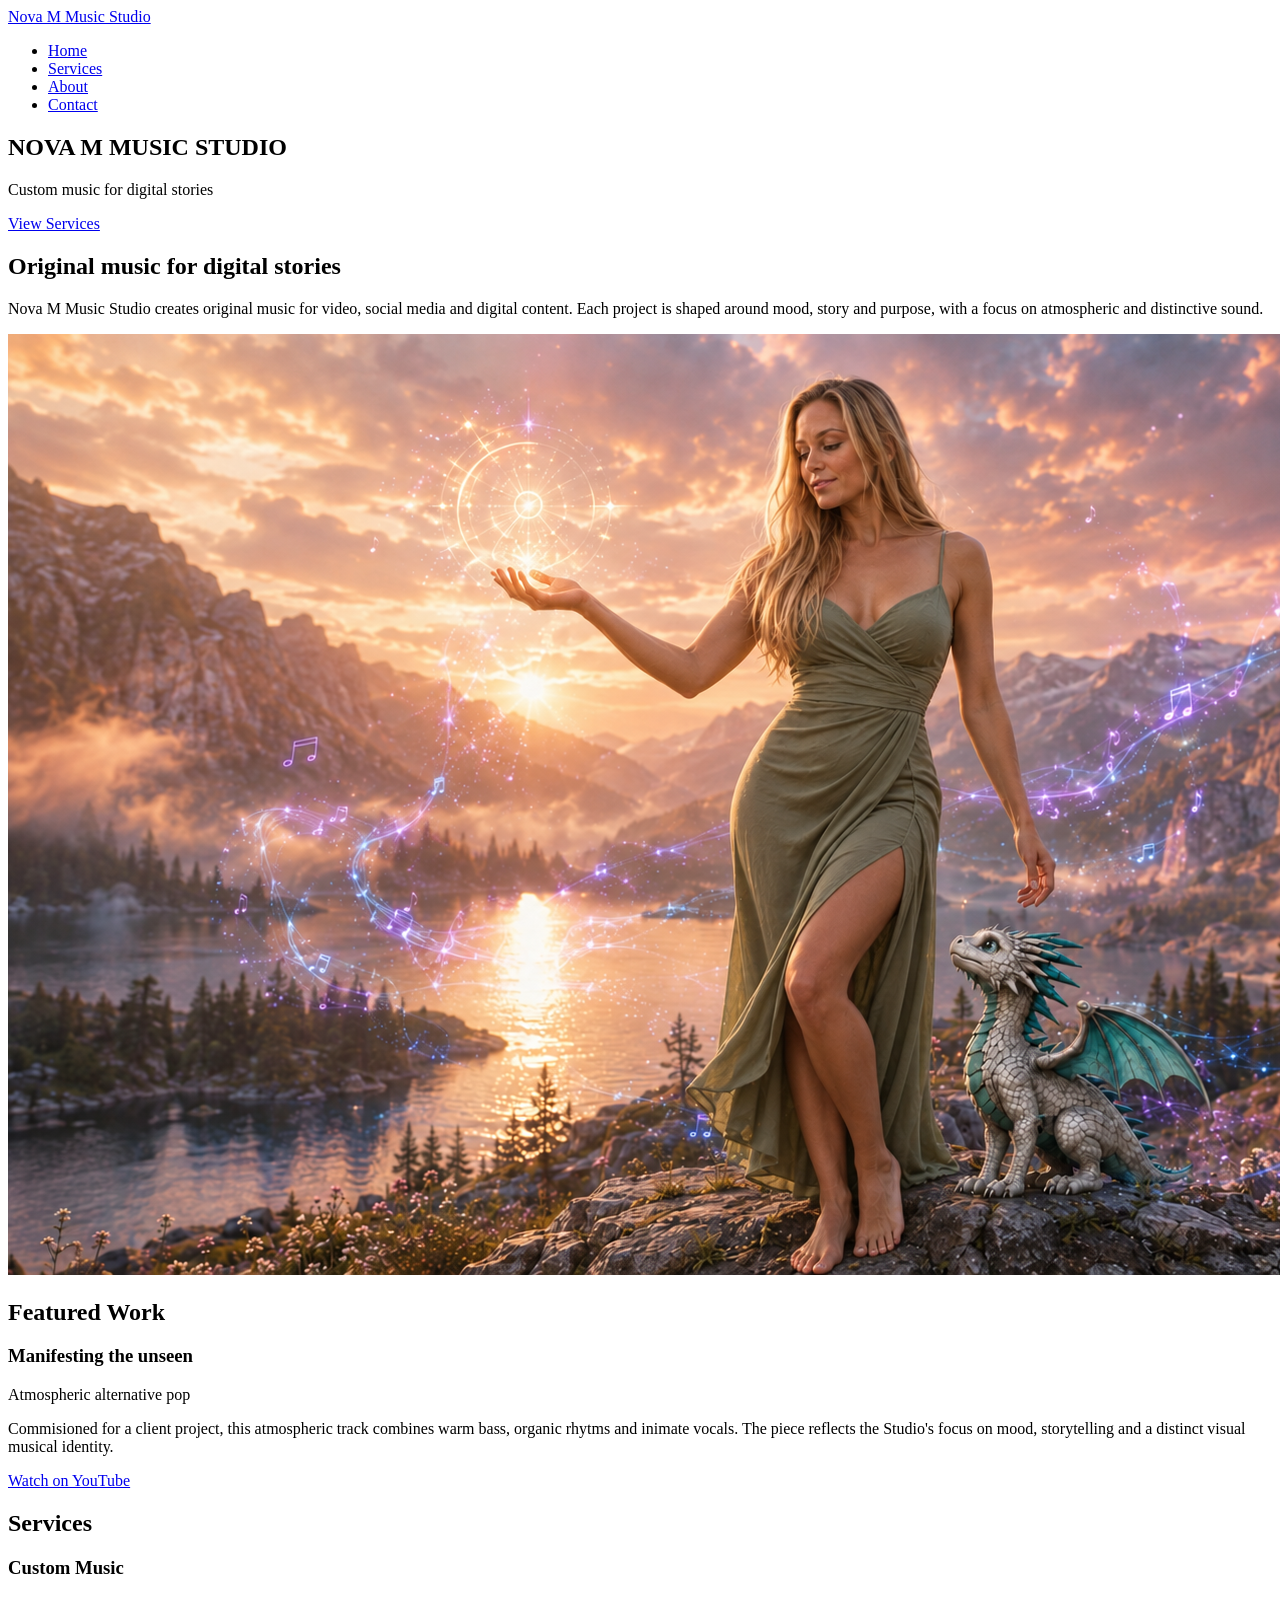
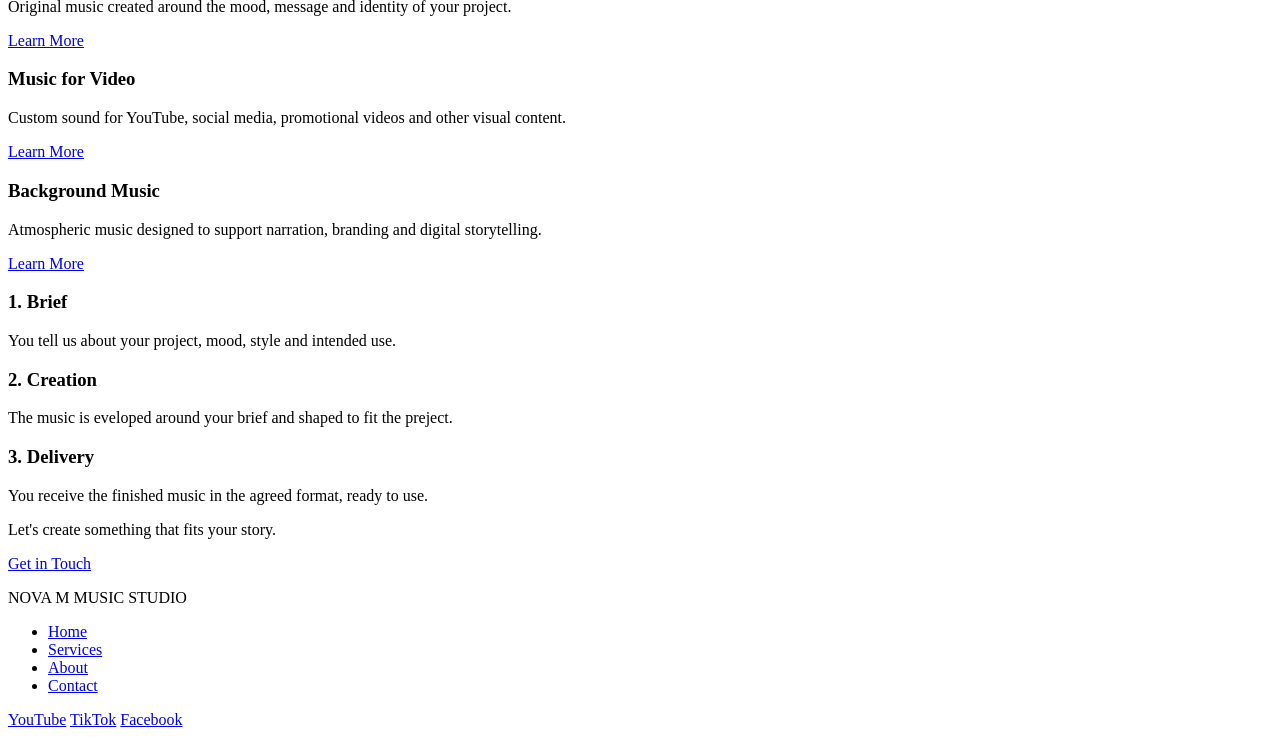
==== index.html @ 339bc188 "Lade till footern på startsidan" ====
<!DOCTYPE html>
<html lang="en">

<head>
    <meta charset="UTF-8">
    <meta name="viewport" content="width=device-width, initial-scale=1.0">
    <title>Nova M Music Studio</title>
    <link rel="stylesheet" href="css/style.css">
</head>

<body>

    <header>
        <nav>
            <!-- Navigation -->
            <a href="index.html">Nova M Music Studio</a>

            <ul>
                <li><a href="index.html">Home</a></li>
                <li><a href="services.html">Services</a></li>
                <li><a href="about.html">About</a></li>
                <li><a href="contact.html">Contact</a></li>
            </ul>
        </nav>
    </header>

    <main>
        <section class="hero">
            <!-- Hero -->

            <h1>NOVA M MUSIC STUDIO</h1>
            <p>Custom music for digital stories</p>
            <a href="services.html">View Services</a>

        </section>

        <section class="introduction">
            <!-- Introduction -->

            <h2>Original music for digital stories</h2>
            <p> Nova M Music Studio creates original music for video, social media and digital content.
                Each project is shaped around mood, story and purpose, with a focus on atmospheric
                and distinctive sound.
            </p>
        </section>

        <section class="featured-work">
            <!-- Featured Work -->
            <img src="images/manifest-the-unseen.png" alt="Artwork cover for Manifesting the Unseen">

            <h2>Featured Work</h2>
            <h3>Manifesting the unseen</h3>
            <p>Atmospheric alternative pop</p>
            <p>Commisioned for a client project, this atmospheric track combines warm bass,
                organic rhytms and inimate vocals. The piece reflects the Studio's focus on mood,
                storytelling and a distinct visual musical identity.
            </p>
            <a href="https://www.youtube.com/watch?v=4ziVur1K7rw" target="_blank">
                Watch on YouTube
            </a>
        </section>

        <section class="services">
            <!-- Services -->
            <h2>Services</h2>
            <div class="service-card">
                <h3>Custom Music</h3>
                <p>Original music created around the mood, message and identity of your project.</p>
                <a href="services.html">Learn More</a>
            </div>
            <div class="service-card">
                <h3>Music for Video</h3>
                <p>Custom sound for YouTube, social media, promotional videos and other visual content.
                </p>
                <a href="services.html">Learn More</a>

            </div>
            <div class="service-card">
                <h3>Background Music</h3>
                <p>Atmospheric music designed to support narration, branding and digital storytelling.</p>
            </div>
            <a href="services.html">Learn More</a>

        </section>

        <section class="how-it-works">
            <!-- How it works -->

            <div process-step>
                <h3>1. Brief</h3>
                <p>You tell us about your project, mood, style and intended use.</p>
            </div>
            <div process-step>
                <h3>2. Creation</h3>
                <p>The music is eveloped around your brief and shaped to fit the preject.</p>
            </div>
            <div process-step>
                <h3>3. Delivery</h3>
                <p>You receive the finished music in the agreed format, ready to use.</p>
            </div>
        </section>

        <section class="cta">
            <!-- CTA -->
            <p>Let's create something that fits your story.</p>
            <a href="contact.html">Get in Touch</a>
        </section>
    </main>

    <footer>
        <!-- Footer -->
        <p>NOVA M MUSIC STUDIO</p>

        <nav>
            <ul>
                <li><a href="index.html">Home</a></li>
                <li><a href="services.html">Services</a></li>
                <li><a href="about.html">About</a></li>
                <li><a href="contact.html">Contact</a></li>
            </ul>
            <div class="social-links">
                <a href="#">YouTube</a>
                <a href="#">TikTok</a>
                <a href="#">Facebook</a>
            </div>
        </nav>
    </footer>

    <script src="js/main.js"></script>
</body>

</html>
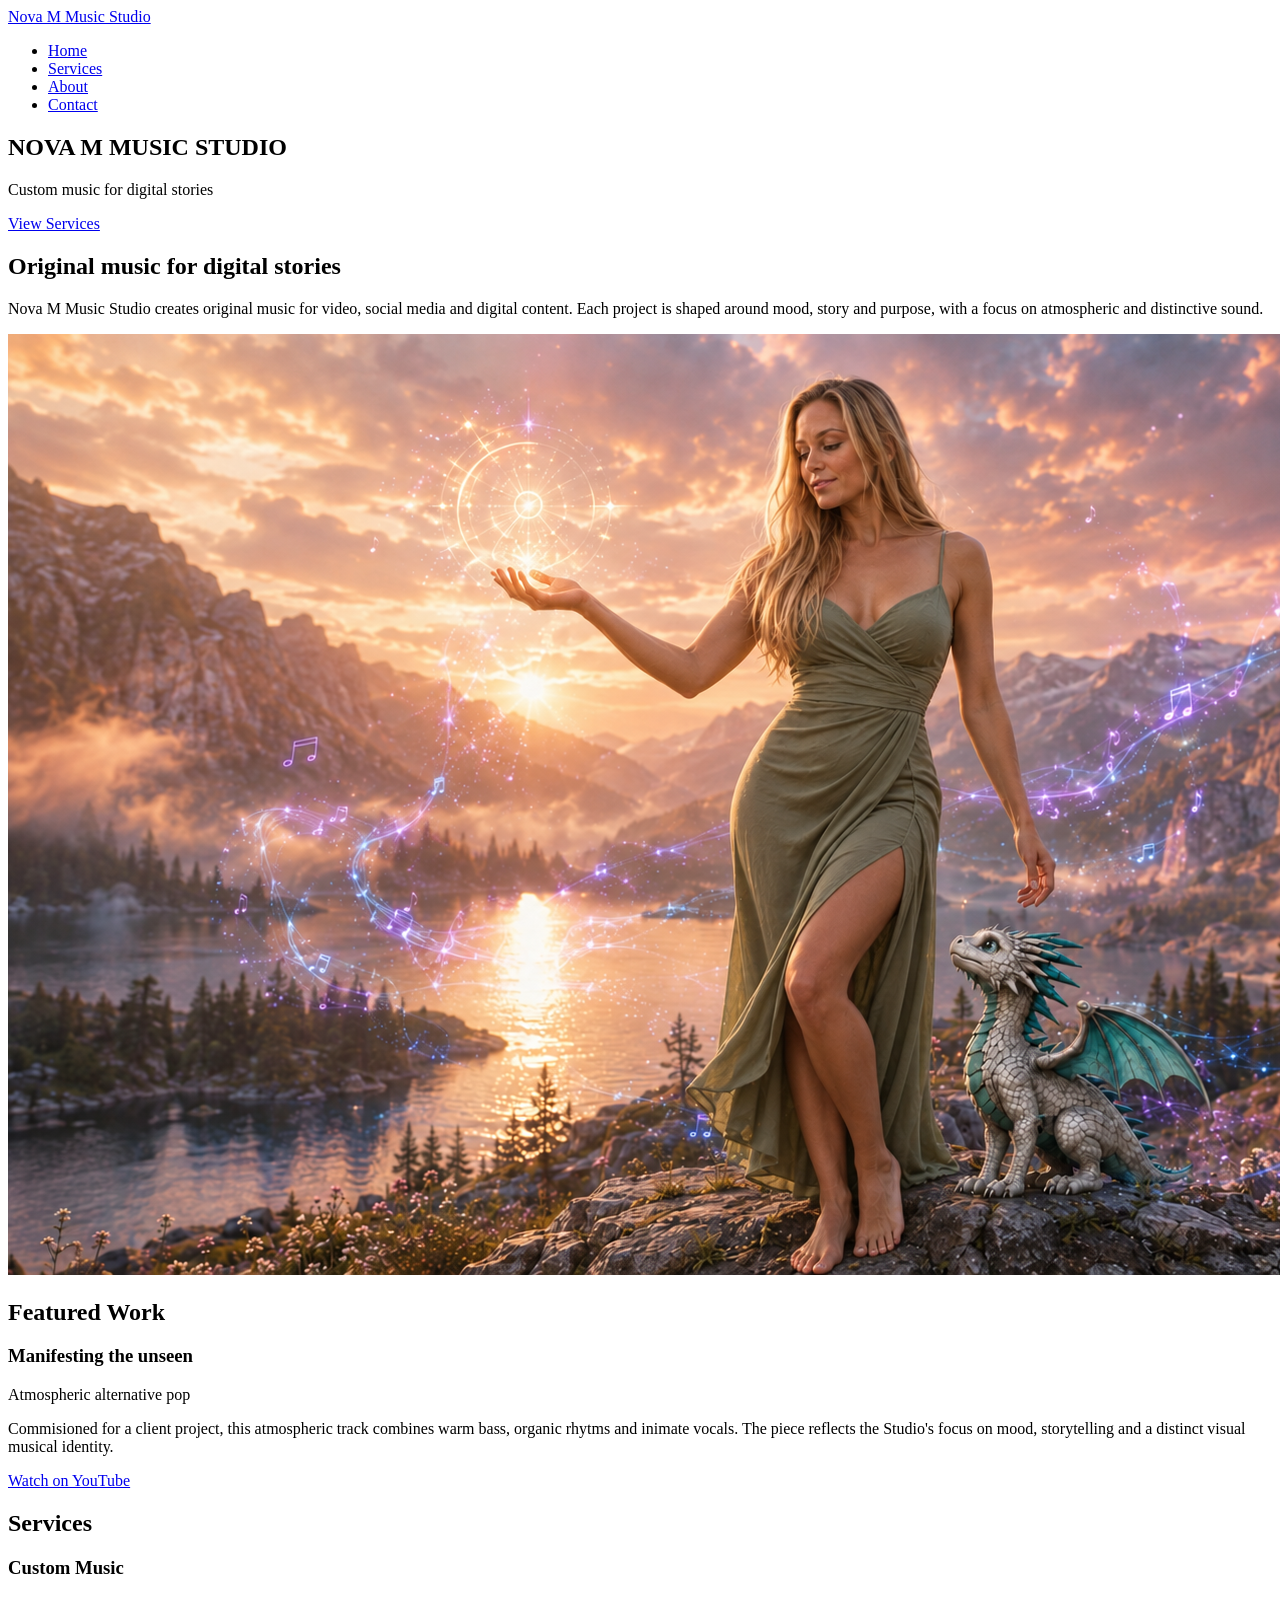
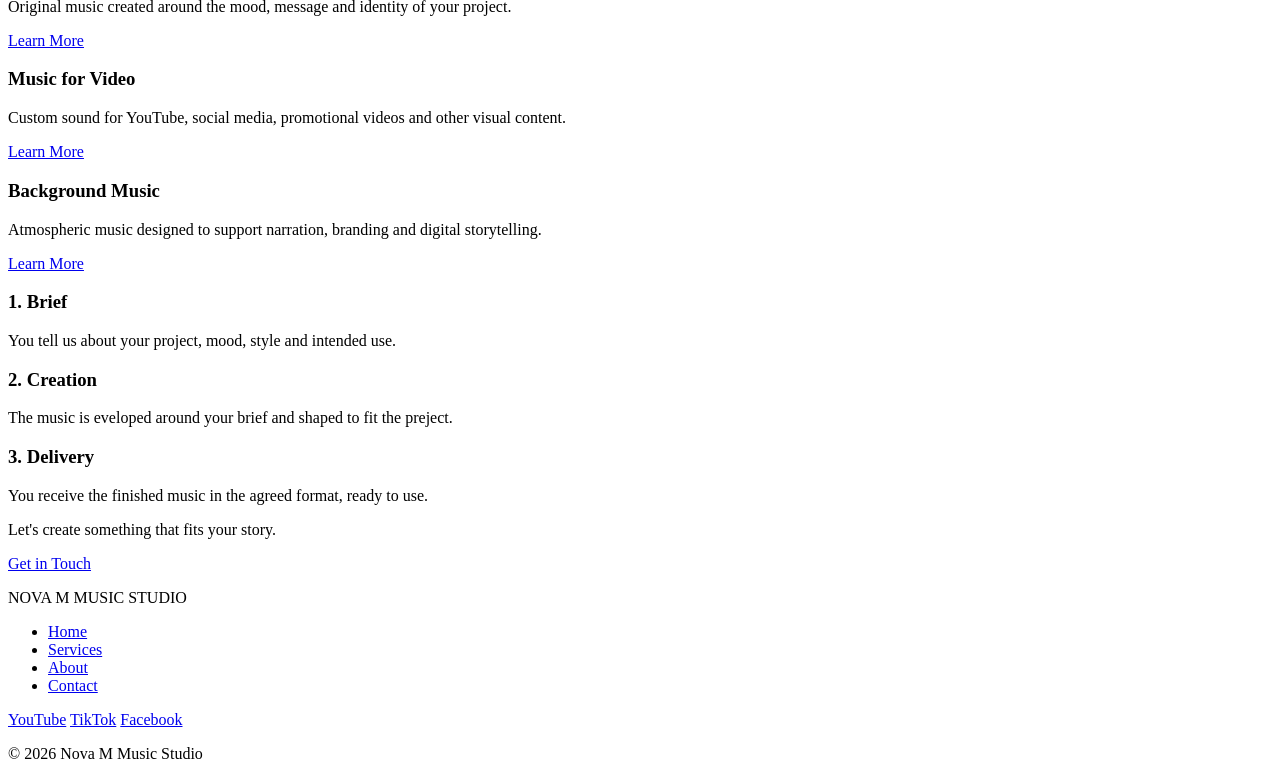
==== commit 79fd4e4e: "Lade till copyright i footern" ====
--- a/index.html
+++ b/index.html
@@ -123,6 +123,7 @@
                 <a href="#">TikTok</a>
                 <a href="#">Facebook</a>
             </div>
+            <p>&copy; 2026 Nova M Music Studio</p>
         </nav>
     </footer>
 
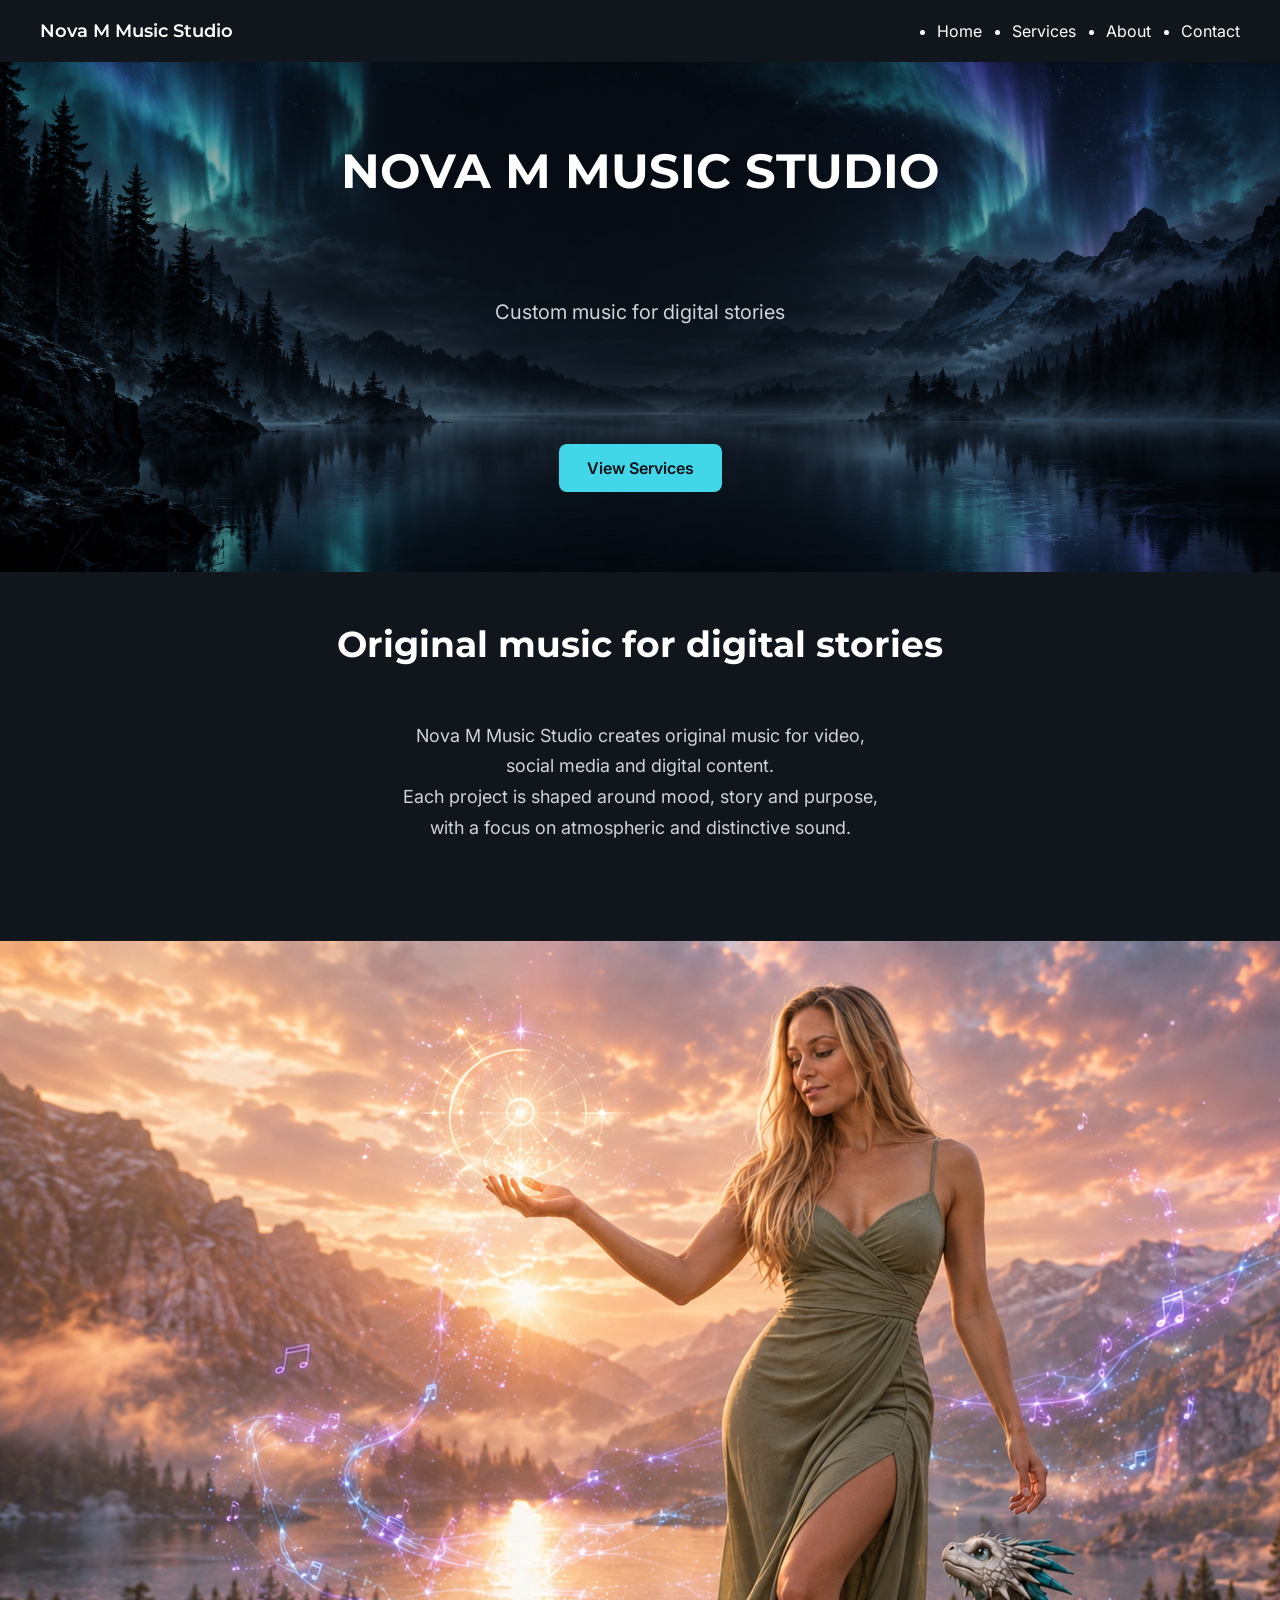
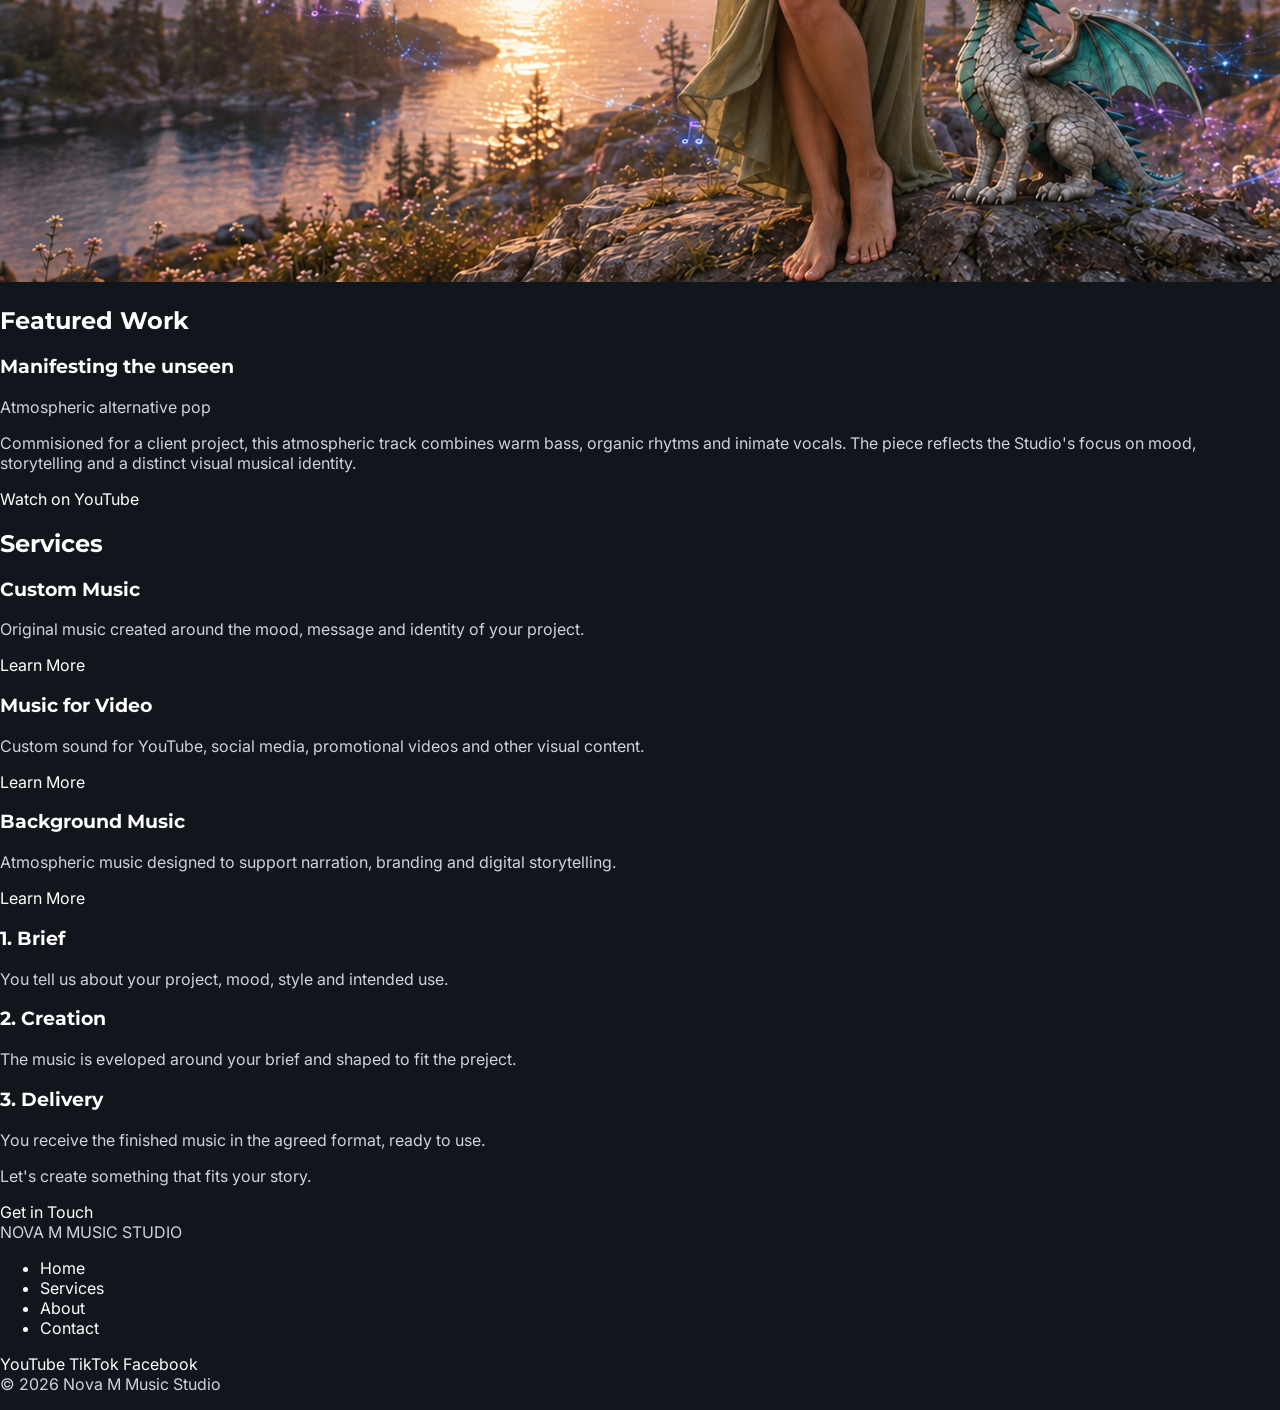
==== commit c15da961: "Stylade introduktion och justerade textlayouten" ====
--- a/index.html
+++ b/index.html
@@ -38,8 +38,8 @@
             <!-- Introduction -->
 
             <h2>Original music for digital stories</h2>
-            <p> Nova M Music Studio creates original music for video, social media and digital content.
-                Each project is shaped around mood, story and purpose, with a focus on atmospheric
+            <p> Nova M Music Studio creates original music for video,<br> social media and digital content.<br>
+                Each project is shaped around mood, story and purpose,<br> with a focus on atmospheric
                 and distinctive sound.
             </p>
         </section>
--- a/css/style.css
+++ b/css/style.css
@@ -0,0 +1,112 @@
+@import url("https://fonts.googleapis.com/css2?family=Inter:wght@400;500;600&family=Montserrat:wght@500;600;700&display=swap");
+
+* {
+  box-sizing: border-box;
+}
+
+body {
+  margin: 0;
+  background-color: #11151c;
+  color: #ffffff;
+  font-family: "Inter", sans-serif;
+}
+
+h1,
+h2,
+h3 {
+  font-family: "Montserrat", sans-serif;
+}
+p {
+  color: #d0d3d8;
+}
+p {
+  margin-top: 0;
+}
+
+a {
+  color: inherit;
+  text-decoration: none;
+}
+
+header {
+  background-color: #11151c;
+  padding: 20px 40px;
+}
+
+header nav {
+  display: flex;
+  justify-content: space-between;
+  align-items: center;
+}
+
+header nav > a {
+  font-family: "Montserrat", sans-serif;
+  font-weight: 600;
+  font-size: 18px;
+}
+
+header nav ul {
+  display: flex;
+  gap: 30px;
+  margin: 0;
+  padding: 0;
+}
+
+header nav a {
+  color: #ffffff;
+}
+
+header nav a:hover {
+  color: #42d7e8;
+}
+
+.hero {
+  min-height: 510px;
+  background-image:
+    linear-gradient(rgba(0, 0, 0, 0.35), rgba(0, 0, 0, 0.35)),
+    url("../images/Hero.png");
+  background-size: cover;
+  background-position: center 50%;
+  display: flex;
+  flex-direction: column;
+  justify-content: flex-start;
+  align-items: center;
+  text-align: center;
+  padding: 70px 20px 40px;
+}
+.hero h1 {
+  font-size: 48px;
+  margin-bottom: 70px;
+  transform: translateY(-30px);
+}
+.hero p {
+  font-size: 20px;
+
+  margin-bottom: 120px;
+}
+
+.hero a {
+  background-color: #42d7e8;
+  color: #0d1117;
+  padding: 14px 28px;
+  border-radius: 8px;
+  font-weight: 600;
+}
+
+.introduction {
+  text-align: center;
+  max-width: 900px;
+  margin: 0 auto;
+  padding: 50px 20px 80px;
+}
+
+.introduction h2 {
+  font-size: 36px;
+  margin-bottom: 25px;
+  transform: translateY(-30px);
+}
+
+.introduction p {
+  font-size: 18px;
+  line-height: 1.7;
+}
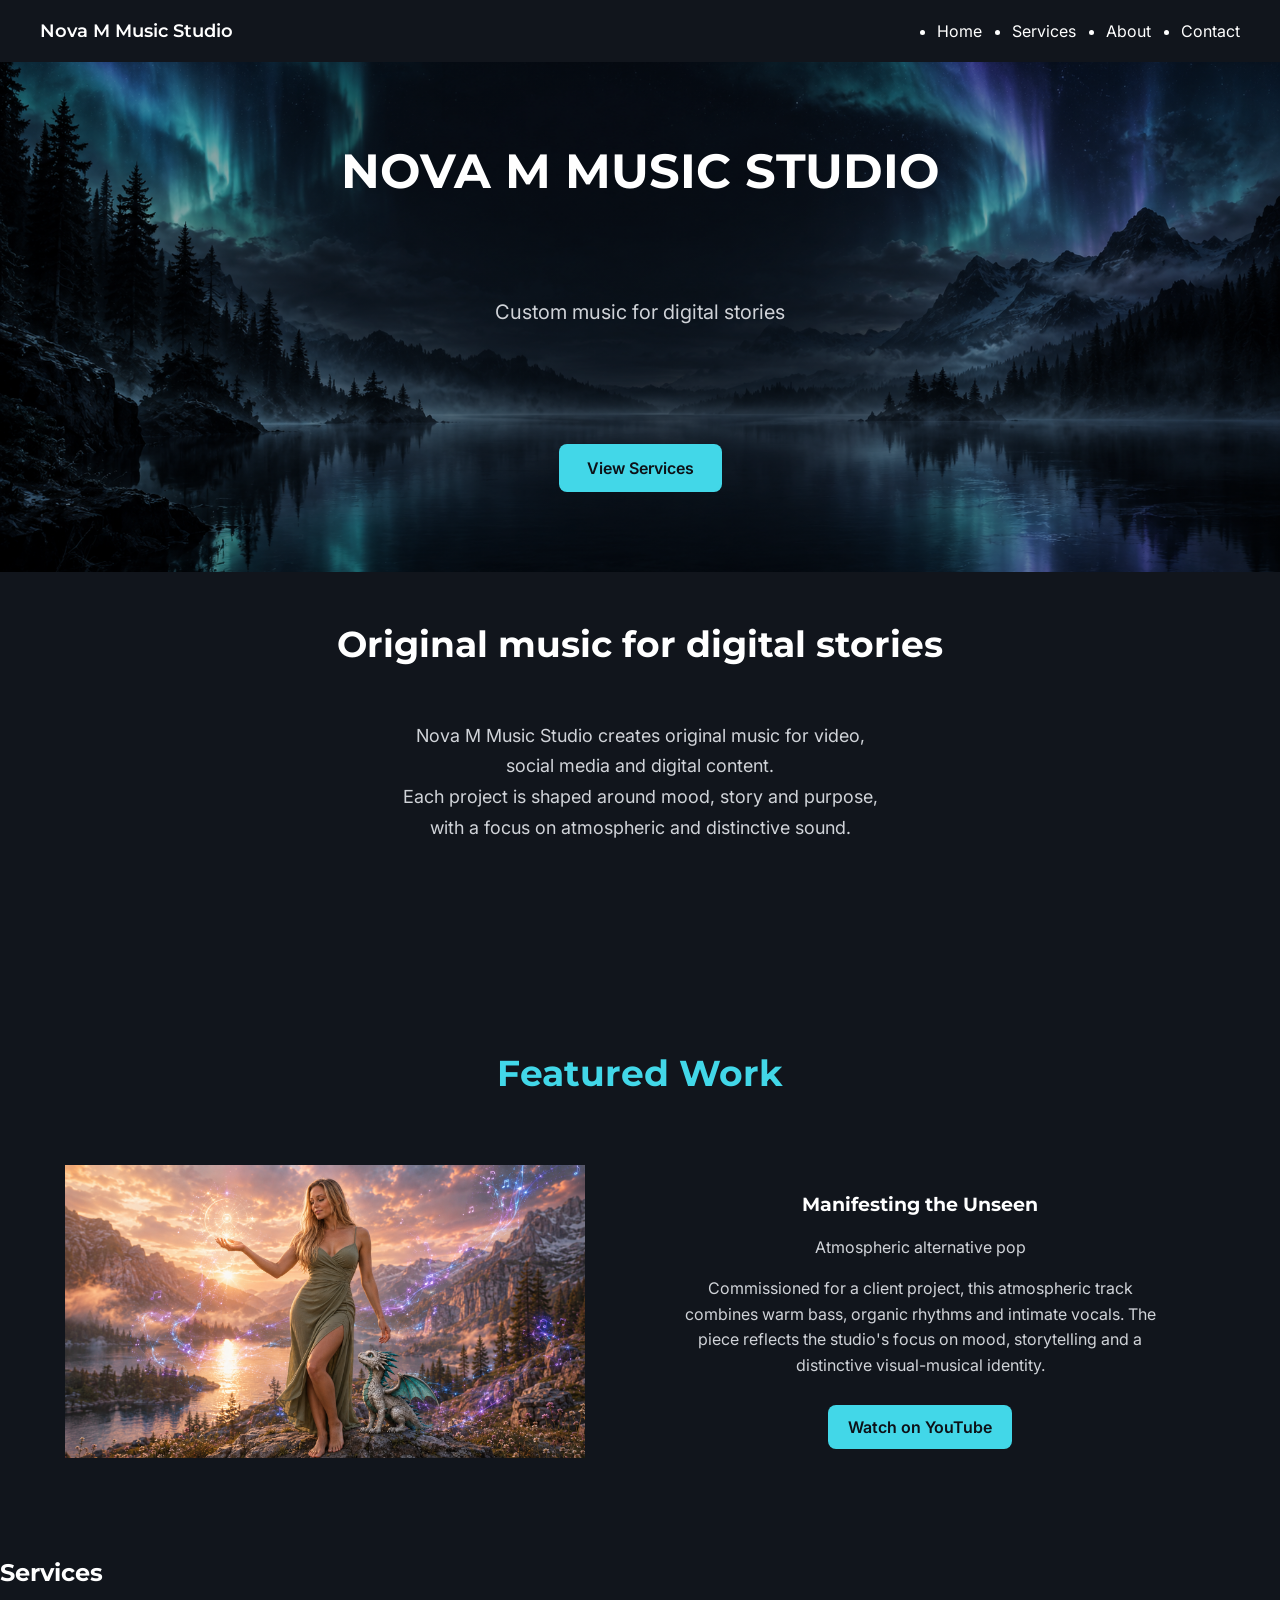
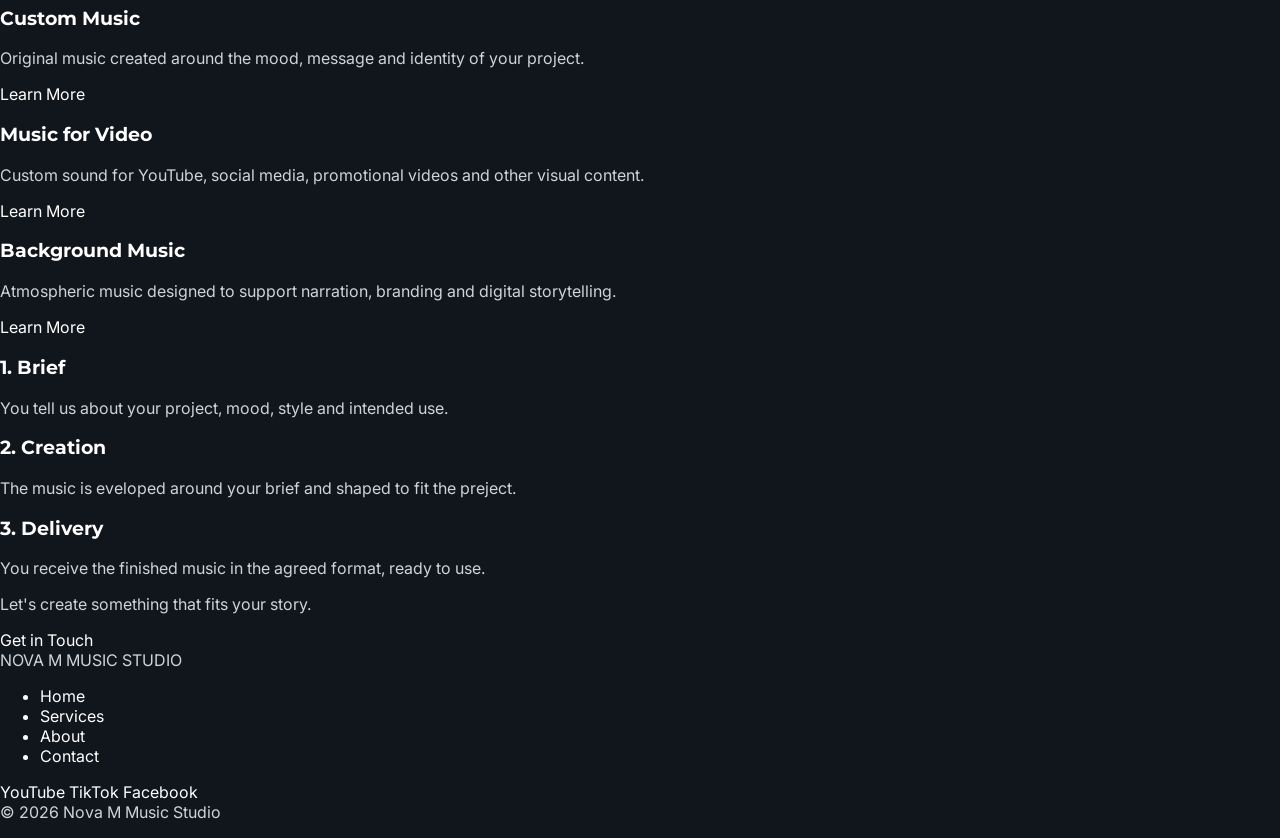
==== commit 245be109: "Uppdaterade Featured Work sektionen i html och stylade den" ====
--- a/index.html
+++ b/index.html
@@ -44,20 +44,29 @@
             </p>
         </section>
 
+
         <section class="featured-work">
             <!-- Featured Work -->
-            <img src="images/manifest-the-unseen.png" alt="Artwork cover for Manifesting the Unseen">
+            <h2>Featured Work</h2>
 
-            <h2>Featured Work</h2>
-            <h3>Manifesting the unseen</h3>
-            <p>Atmospheric alternative pop</p>
-            <p>Commisioned for a client project, this atmospheric track combines warm bass,
-                organic rhytms and inimate vocals. The piece reflects the Studio's focus on mood,
-                storytelling and a distinct visual musical identity.
-            </p>
-            <a href="https://www.youtube.com/watch?v=4ziVur1K7rw" target="_blank">
-                Watch on YouTube
-            </a>
+            <img src="images/manifest-the-unseen.png" alt="Cover artwork for Manifesting the Unseen">
+
+            <div class="featured-work-text">
+                <h3>Manifesting the Unseen</h3>
+
+                <p>Atmospheric alternative pop</p>
+
+                <p>
+                    Commissioned for a client project, this atmospheric track
+                    combines warm bass, organic rhythms and intimate vocals.
+                    The piece reflects the studio's focus on mood, storytelling
+                    and a distinctive visual-musical identity.
+                </p>
+
+                <a href="https://www.youtube.com/watch?v=4ziVur1K7rw" target="_blank">
+                    Watch on YouTube
+                </a>
+            </div>
         </section>
 
         <section class="services">
--- a/css/style.css
+++ b/css/style.css
@@ -110,3 +110,47 @@
   font-size: 18px;
   line-height: 1.7;
 }
+
+.featured-work {
+  display: grid;
+  grid-template-columns: 1fr 1fr;
+  gap: 60px;
+  align-items: center;
+  padding: 80px 40px;
+}
+
+.featured-work h2 {
+  grid-column: 1 / -1;
+  text-align: center;
+  font-size: 36px;
+  margin-bottom: 10px;
+  color: #42d7e8;
+}
+
+.featured-work img {
+  width: 100%;
+  max-width: 520px;
+  justify-self: center;
+}
+.featured-work > div {
+  max-width: 500px;
+}
+
+.featured-work p {
+  line-height: 1.6;
+}
+
+.featured-work-text {
+  text-align: center;
+}
+
+.featured-work-text a {
+  display: inline-block;
+
+  background-color: #42d7e8;
+  color: #0d1117;
+  padding: 12px 20px;
+  border-radius: 8px;
+  font-weight: 600;
+  margin-top: 10px;
+}
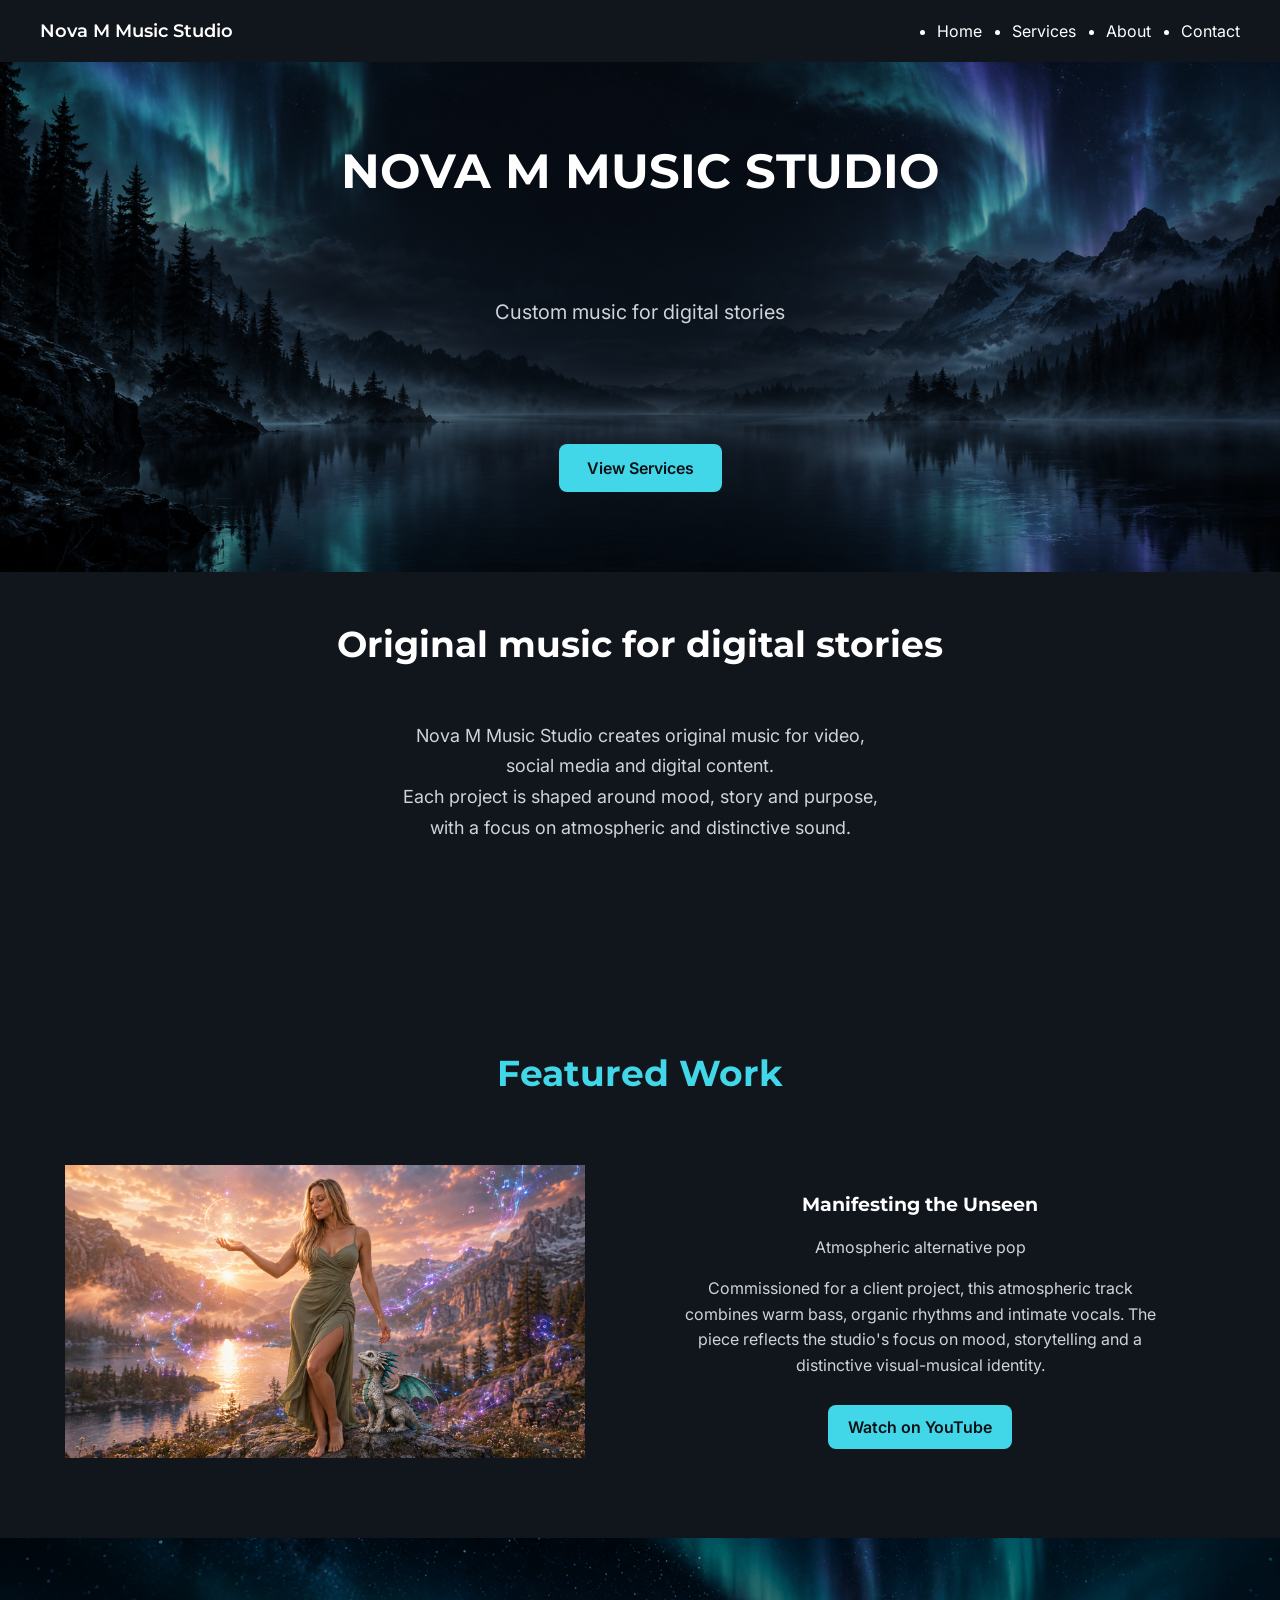
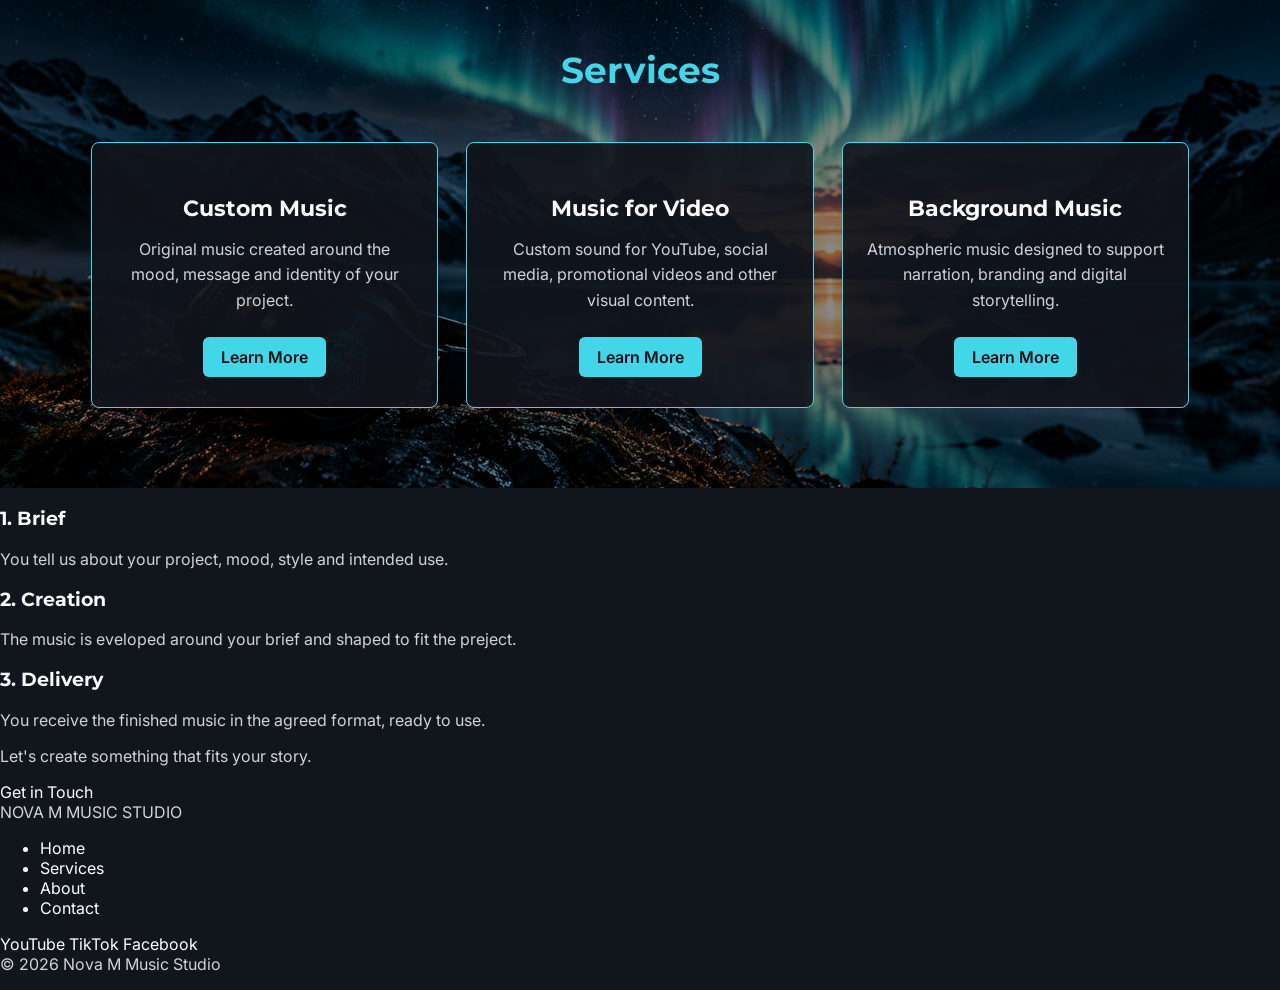
==== commit fe6475a1: "Stylade Services sektionen med bakgrundsbild, tjänstekort och learn more knappar, ändrade även en di" ====
--- a/index.html
+++ b/index.html
@@ -87,9 +87,9 @@
             <div class="service-card">
                 <h3>Background Music</h3>
                 <p>Atmospheric music designed to support narration, branding and digital storytelling.</p>
+
+                <a href="services.html">Learn More</a>
             </div>
-            <a href="services.html">Learn More</a>
-
         </section>
 
         <section class="how-it-works">
--- a/css/style.css
+++ b/css/style.css
@@ -1,5 +1,6 @@
 @import url("https://fonts.googleapis.com/css2?family=Inter:wght@400;500;600&family=Montserrat:wght@500;600;700&display=swap");
 
+/* Grundstyling för hela sidan*/
 * {
   box-sizing: border-box;
 }
@@ -28,6 +29,7 @@
   text-decoration: none;
 }
 
+/* Styling för header + navigation*/
 header {
   background-color: #11151c;
   padding: 20px 40px;
@@ -45,6 +47,7 @@
   font-size: 18px;
 }
 
+/* Styling för navigationen*/
 header nav ul {
   display: flex;
   gap: 30px;
@@ -52,14 +55,17 @@
   padding: 0;
 }
 
+/* Styling för länkarna i navigationen*/
 header nav a {
   color: #ffffff;
 }
 
+/* Styling vid hovring över länkarna i navigationen*/
 header nav a:hover {
   color: #42d7e8;
 }
 
+/* Styling för Hero*/
 .hero {
   min-height: 510px;
   background-image:
@@ -74,17 +80,21 @@
   text-align: center;
   padding: 70px 20px 40px;
 }
+
+/* Styling för hero rubriken*/
 .hero h1 {
   font-size: 48px;
   margin-bottom: 70px;
   transform: translateY(-30px);
 }
+
+/* Styling för herotexten*/
 .hero p {
   font-size: 20px;
 
   margin-bottom: 120px;
 }
-
+/* Styling för knappen i hero*/
 .hero a {
   background-color: #42d7e8;
   color: #0d1117;
@@ -93,6 +103,7 @@
   font-weight: 600;
 }
 
+/* Styling för Introduction*/
 .introduction {
   text-align: center;
   max-width: 900px;
@@ -100,6 +111,7 @@
   padding: 50px 20px 80px;
 }
 
+/* Styling för rubriken i introduction*/
 .introduction h2 {
   font-size: 36px;
   margin-bottom: 25px;
@@ -111,6 +123,7 @@
   line-height: 1.7;
 }
 
+/* Styling för Featured Work sektionen */
 .featured-work {
   display: grid;
   grid-template-columns: 1fr 1fr;
@@ -132,6 +145,7 @@
   max-width: 520px;
   justify-self: center;
 }
+
 .featured-work > div {
   max-width: 500px;
 }
@@ -154,3 +168,51 @@
   font-weight: 600;
   margin-top: 10px;
 }
+
+/* Styling för Services*/
+.services {
+  padding: 80px 20px;
+  text-align: center;
+  background-image:
+    linear-gradient(rgba(0, 0, 0, 0.45), rgba(0, 0, 0, 0.45)),
+    url("../images/SERVICES-\ sektion.png");
+  background-size: cover;
+  background-position: center;
+}
+
+.services h2 {
+  font-size: 36px;
+  color: #42d7e8;
+  margin-bottom: 50px;
+}
+
+.service-card {
+  display: inline-block;
+  vertical-align: top;
+  width: 28%;
+  min-width: 240px;
+  margin: 0 12px;
+  padding: 30px 24px;
+  background-color: rgba(17, 21, 28, 0.9);
+  border: 1px solid #42d7e8;
+  border-radius: 8px;
+}
+
+.service-card h3 {
+  font-size: 22px;
+  margin-bottom: 15px;
+}
+
+.service-card p {
+  line-height: 1.6;
+  margin-bottom: 24px;
+}
+
+.service-card a {
+  display: inline-block;
+  background-color: #42d7e8;
+  color: #0d1117;
+  padding: 10px 18px;
+  border-radius: 6px;
+  font-weight: 600;
+}
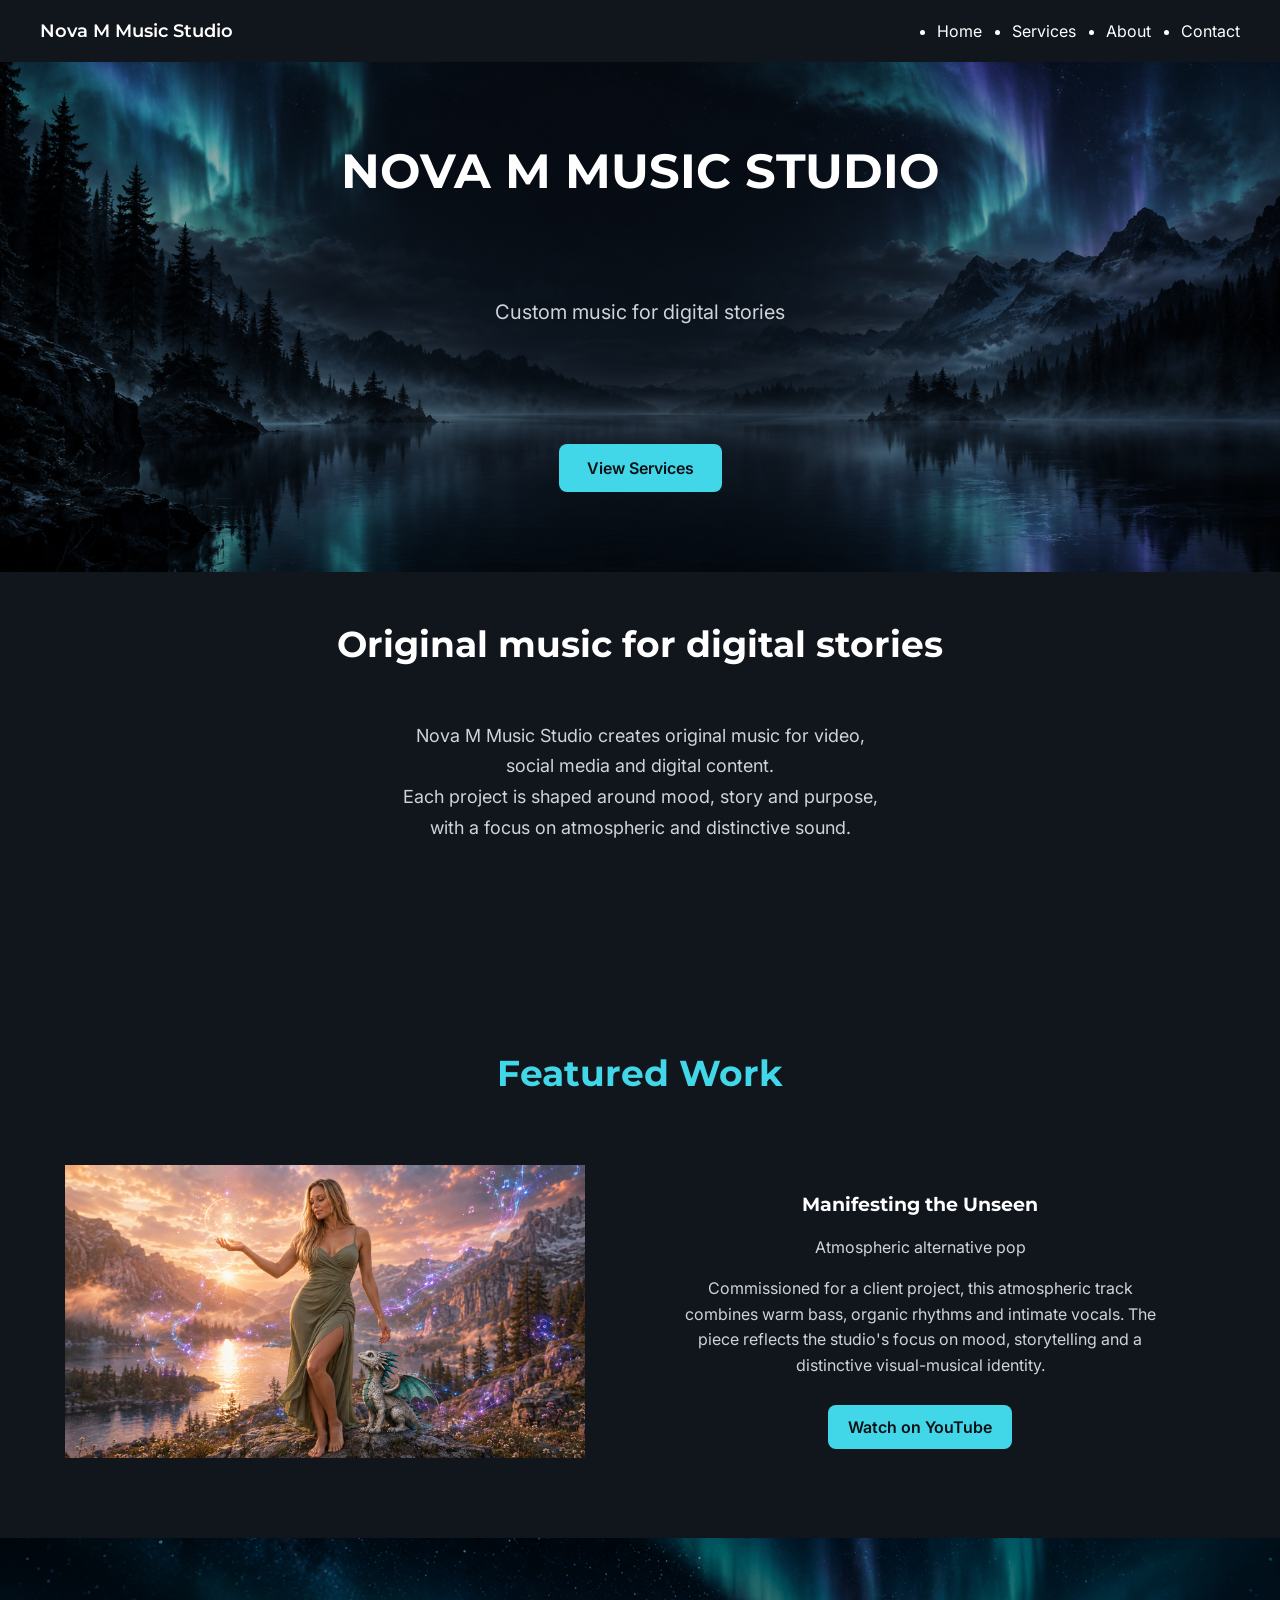
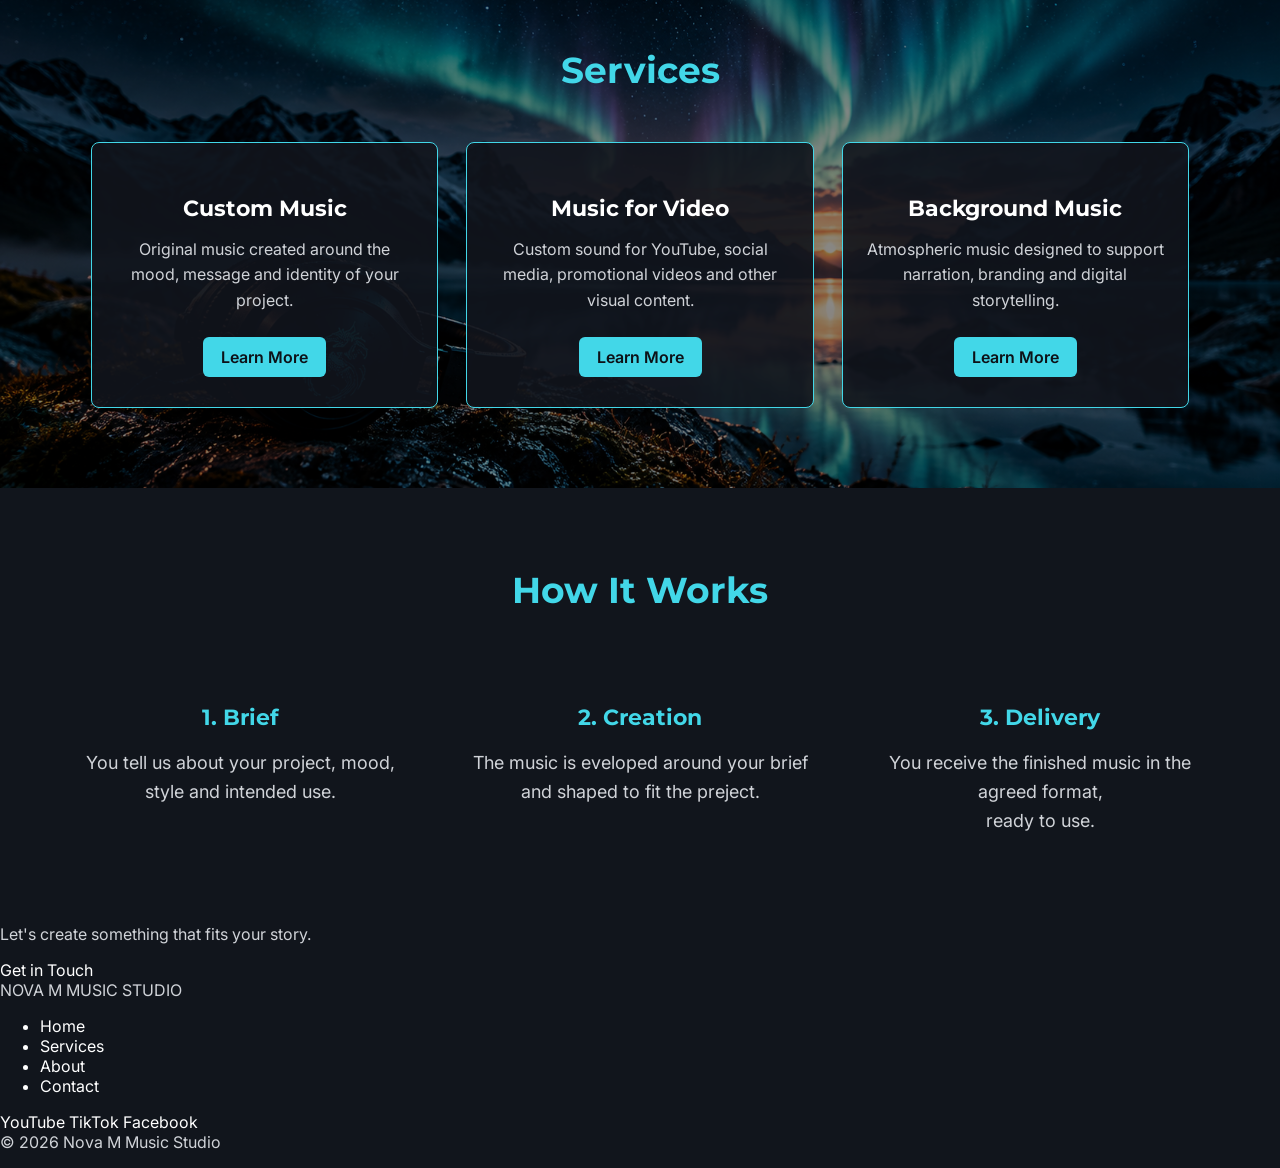
==== commit 53ab4806: "När jag fixade css för how it works stegen upptäckte jag att stegen inte fick turkosa rubriker som t" ====
--- a/index.html
+++ b/index.html
@@ -94,18 +94,21 @@
 
         <section class="how-it-works">
             <!-- How it works -->
+            <h2>How It Works</h2>
+            <div class="process-container">
 
-            <div process-step>
-                <h3>1. Brief</h3>
-                <p>You tell us about your project, mood, style and intended use.</p>
-            </div>
-            <div process-step>
-                <h3>2. Creation</h3>
-                <p>The music is eveloped around your brief and shaped to fit the preject.</p>
-            </div>
-            <div process-step>
-                <h3>3. Delivery</h3>
-                <p>You receive the finished music in the agreed format, ready to use.</p>
+                <div class="process-step">
+                    <h3>1. Brief</h3>
+                    <p>You tell us about your project, mood,<br> style and intended use.</p>
+                </div>
+                <div class="process-step">
+                    <h3>2. Creation</h3>
+                    <p>The music is eveloped around your brief <br>and shaped to fit the preject.</p>
+                </div>
+                <div class="process-step">
+                    <h3>3. Delivery</h3>
+                    <p>You receive the finished music in the agreed format,<br> ready to use.</p>
+                </div>
             </div>
         </section>
 
--- a/css/style.css
+++ b/css/style.css
@@ -216,3 +216,36 @@
   border-radius: 6px;
   font-weight: 600;
 }
+
+.how-it-works {
+  padding: 50px 40px;
+  text-align: center;
+}
+
+.how-it-works h2 {
+  font-size: 36px;
+  color: #42d7e8;
+  margin-bottom: 50px;
+}
+
+.process-container {
+  display: flex;
+  justify-content: center;
+  gap: 0px;
+}
+.process-step {
+  flex: 1;
+  padding: 20px;
+  text-align: center;
+}
+
+.process-step h3 {
+  color: #42d7e8;
+  font-size: 22px;
+  margin-bottom: 18px;
+}
+
+.process-step p {
+  font-size: 18px;
+  line-height: 1.6;
+}
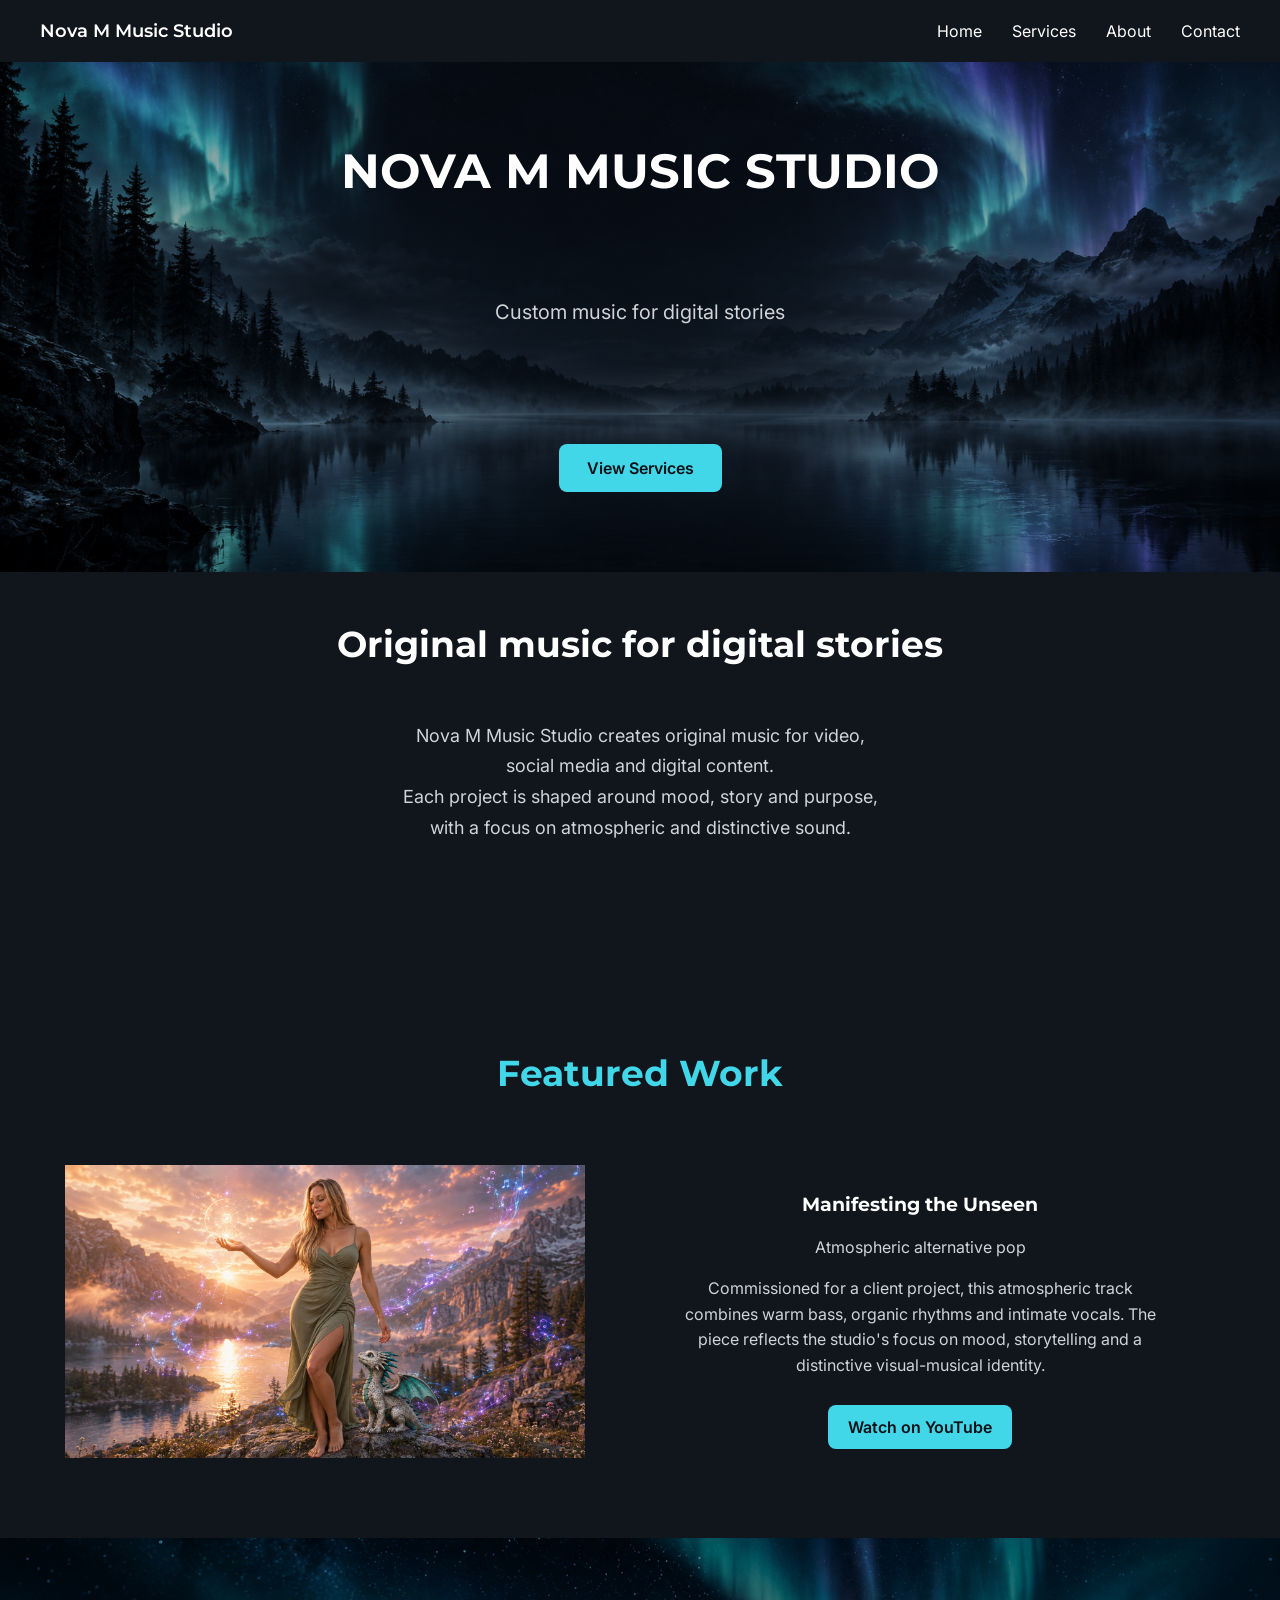
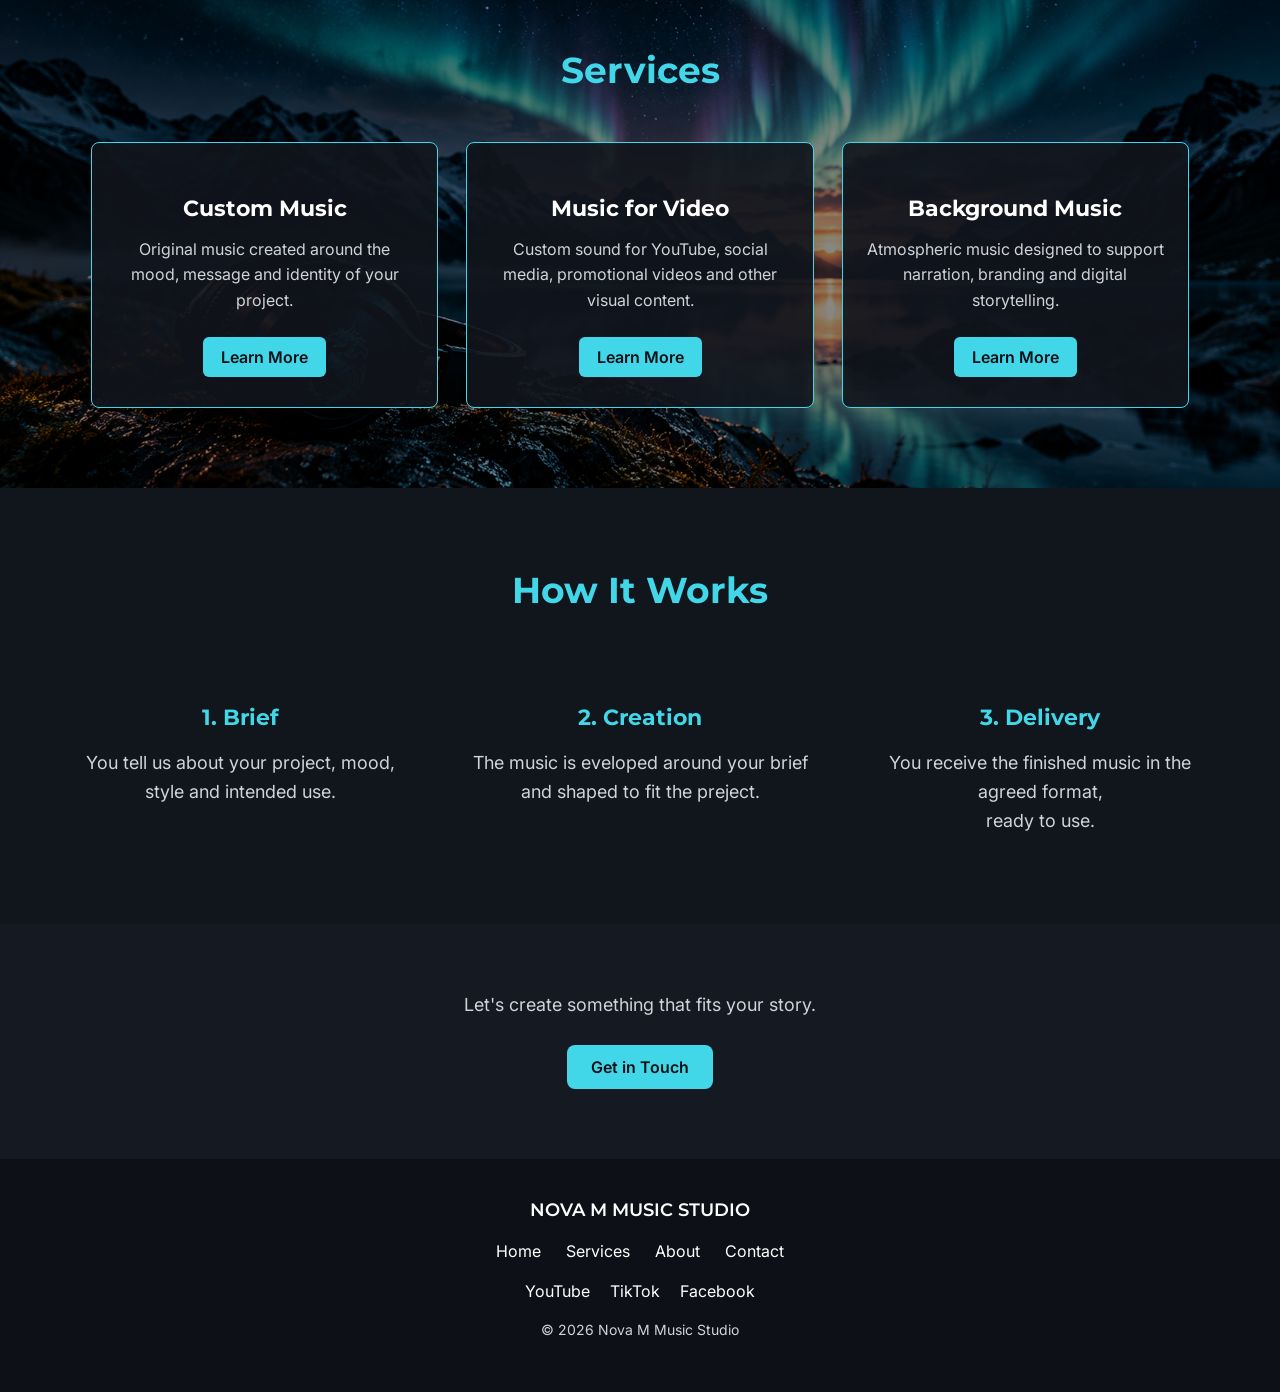
==== commit 2b75a71e: "Uppdaterade html  för navigationen, lade till hamburgermeny för mobil och JavaScript för att visa oc" ====
--- a/index.html
+++ b/index.html
@@ -12,10 +12,14 @@
 
     <header>
         <nav>
-            <!-- Navigation -->
             <a href="index.html">Nova M Music Studio</a>
 
-            <ul>
+            <!-- Knapp för mobilmenyn -->
+            <button class="menu-toggle" type="button" aria-label="Open menu">
+                ☰
+            </button>
+
+            <ul class="nav-links">
                 <li><a href="index.html">Home</a></li>
                 <li><a href="services.html">Services</a></li>
                 <li><a href="about.html">About</a></li>
--- a/css/style.css
+++ b/css/style.css
@@ -17,13 +17,14 @@
 h3 {
   font-family: "Montserrat", sans-serif;
 }
+
+/* Grundstyling för alla textparagrafer*/
 p {
   color: #d0d3d8;
-}
-p {
   margin-top: 0;
 }
 
+/* Tar bort den vanliga understrykningen från länkarna och låter dem ärva textfärg */
 a {
   color: inherit;
   text-decoration: none;
@@ -35,22 +36,25 @@
   padding: 20px 40px;
 }
 
+/* Flexbox ser till att logotypen och menyn ligger bredvid varandra */
 header nav {
   display: flex;
-  justify-content: space-between;
-  align-items: center;
-}
-
+  justify-content: space-between; /* Skjuter logotypen åt vänster och menyn åt höger */
+  align-items: center; /* Centrerar innehållet vertikalt */
+}
+
+/* Style för den länken som ligger direkt i nav, alltså logotyptexten */
 header nav > a {
   font-family: "Montserrat", sans-serif;
   font-weight: 600;
   font-size: 18px;
 }
 
-/* Styling för navigationen*/
+/* Styling för navigationen, gör så den hamnar på en rad*/
 header nav ul {
   display: flex;
-  gap: 30px;
+  list-style: none; /* Tar bort listans punkter */
+  gap: 30px; /* Avstånd mellan menyvalen */
   margin: 0;
   padding: 0;
 }
@@ -67,16 +71,20 @@
 
 /* Styling för Hero*/
 .hero {
+  /* Gemensam hero som används på flera sidor */
   min-height: 510px;
+
+  /* Lägger ett mörkt lager ovanpå bakgrundsbilden för bättre läsbarhet */
   background-image:
     linear-gradient(rgba(0, 0, 0, 0.35), rgba(0, 0, 0, 0.35)),
     url("../images/Hero.png");
-  background-size: cover;
-  background-position: center 50%;
-  display: flex;
-  flex-direction: column;
-  justify-content: flex-start;
-  align-items: center;
+
+  background-size: cover; /* bilden täcker hela hero-sektionen */
+  background-position: center 50%; /* Bestämmer vilken del av bakgrundsbilden som ska ligga i centrum */
+  display: flex; /* används för att placera innehållet lodrätt */
+  flex-direction: column; /* Lägger innehållet i en lodrät kolumn */
+  justify-content: flex-start; /* Gör så att rubrik, text och knapp börjar högre upp */
+  align-items: center; /* Centrerar innehållet vågrätt */
   text-align: center;
   padding: 70px 20px 40px;
 }
@@ -85,7 +93,9 @@
 .hero h1 {
   font-size: 48px;
   margin-bottom: 70px;
-  transform: translateY(-30px);
+  transform: translateY(
+    -30px
+  ); /* Flyttar rubriken uppåt utan att nåt annat flyttas */
 }
 
 /* Styling för herotexten*/
@@ -106,8 +116,8 @@
 /* Styling för Introduction*/
 .introduction {
   text-align: center;
-  max-width: 900px;
-  margin: 0 auto;
+  max-width: 900px; /* Begränsar textens bredd så att raderna inte blir för långa */
+  margin: 0 auto; /* auto på sidorna centrerar sektionen */
   padding: 50px 20px 80px;
 }
 
@@ -115,23 +125,24 @@
 .introduction h2 {
   font-size: 36px;
   margin-bottom: 25px;
-  transform: translateY(-30px);
+  transform: translateY(-30px); /* Flyttar rubriken lite uppåt */
 }
 
 .introduction p {
   font-size: 18px;
-  line-height: 1.7;
+  line-height: 1.7; /* Ökar radavståndet för bättre läsbarhet */
 }
 
 /* Styling för Featured Work sektionen */
 .featured-work {
-  display: grid;
-  grid-template-columns: 1fr 1fr;
-  gap: 60px;
+  display: grid; /*används för att placera bild och text i två kolumner */
+  grid-template-columns: 1fr 1fr; /* Skapar två lika breda kolumner */
+  gap: 60px; /* Avstånd mellan kolumner och rader */
   align-items: center;
   padding: 80px 40px;
 }
 
+/* Rubriken ligger över båda grid-kolumnerna */
 .featured-work h2 {
   grid-column: 1 / -1;
   text-align: center;
@@ -140,26 +151,31 @@
   color: #42d7e8;
 }
 
+/* Bilden i Featured Work */
 .featured-work img {
   width: 100%;
-  max-width: 520px;
-  justify-self: center;
-}
-
+  max-width: 520px; /* ser till att inte bilden blir för stor på breda skärmar */
+  justify-self: center; /* Centrerar bilden i sin grid-kolumn */
+}
+
+/* Begränsar bredden på textdelen */
 .featured-work > div {
   max-width: 500px;
 }
 
+/* Ökar radavståndet i texten */
 .featured-work p {
   line-height: 1.6;
 }
 
+/* Centrerar textinnehållet i högra kolumnen */
 .featured-work-text {
   text-align: center;
 }
 
+/* YouTube-knappen */
 .featured-work-text a {
-  display: inline-block;
+  display: inline-block; /* stylar som en knapp */
 
   background-color: #42d7e8;
   color: #0d1117;
@@ -175,25 +191,32 @@
   text-align: center;
   background-image:
     linear-gradient(rgba(0, 0, 0, 0.45), rgba(0, 0, 0, 0.45)),
-    url("../images/SERVICES-\ sektion.png");
-  background-size: cover;
+    url("../images/SERVICES-\ sektion.png"); /* Mörkt lager över bakgrundsbilden gör texten tydligare */
+  background-size: cover; /* bakgrundsbilden fyller sektionen */
   background-position: center;
 }
 
+/* Rubriken Services */
 .services h2 {
   font-size: 36px;
   color: #42d7e8;
   margin-bottom: 50px;
 }
 
+/* Kort för de olika tjänsterna */
 .service-card {
-  display: inline-block;
-  vertical-align: top;
+  display: inline-block; /* placerar flera kort på samma rad */
+  vertical-align: top; /* korten linjeras från toppen */
   width: 28%;
-  min-width: 240px;
+  min-width: 240px; /* gör så att korten inte blir för smala */
   margin: 0 12px;
   padding: 30px 24px;
-  background-color: rgba(17, 21, 28, 0.9);
+  background-color: rgba(
+    17,
+    21,
+    28,
+    0.9
+  ); /* Halvtransparent bakgrund gör att bakgrundsbilden syns svagt igenom */
   border: 1px solid #42d7e8;
   border-radius: 8px;
 }
@@ -208,6 +231,7 @@
   margin-bottom: 24px;
 }
 
+/* Learn More-knappar */
 .service-card a {
   display: inline-block;
   background-color: #42d7e8;
@@ -217,6 +241,7 @@
   font-weight: 600;
 }
 
+/* Styling för How it works sektionen*/
 .how-it-works {
   padding: 50px 40px;
   text-align: center;
@@ -228,11 +253,14 @@
   margin-bottom: 50px;
 }
 
+/* Wrapper som håller processstegen på samma rad */
 .process-container {
   display: flex;
-  justify-content: center;
+  justify-content: center; /* Centrerar de tre stegen */
   gap: 0px;
 }
+
+/* Varje steg får lika stor del av utrymmet */
 .process-step {
   flex: 1;
   padding: 20px;
@@ -249,3 +277,440 @@
   font-size: 18px;
   line-height: 1.6;
 }
+
+/* Styling för CTA*/
+.cta {
+  text-align: center;
+  padding: 70px 20px;
+  background-color: #151922;
+}
+
+.cta h2 {
+  font-size: 36px;
+  margin-bottom: 20px;
+}
+
+.cta p {
+  font-size: 18px;
+  margin-bottom: 30px;
+}
+
+.cta a {
+  display: inline-block;
+  background-color: #42d7e8;
+  color: #0d1117;
+  padding: 12px 24px;
+  border-radius: 8px;
+  font-weight: 600;
+}
+
+/* Styling för footern*/
+footer {
+  background-color: #0d1117;
+  text-align: center;
+  padding: 40px 20px;
+}
+
+/* Styling för studions namn högst upp i footern */
+footer > p:first-child {
+  font-family: "Montserrat", sans-serif;
+  font-weight: 600;
+  font-size: 18px;
+  color: #ffffff;
+  margin-bottom: 20px;
+}
+
+/* footer-navigationen hamnar på en rad */
+footer nav ul {
+  display: flex;
+  justify-content: center;
+  gap: 25px;
+  list-style: none; /* Tar bort listans punkter */
+  margin: 0 0 20px;
+  padding: 0;
+}
+
+footer nav a {
+  color: #ffffff;
+}
+
+/* ändrar fär vid hovring */
+footer nav a:hover {
+  color: #42d7e8;
+}
+
+/* länkarna hamnar brevid varandra */
+.social-links {
+  display: flex;
+  justify-content: center;
+  gap: 20px;
+  margin-bottom: 20px;
+}
+
+footer p {
+  font-size: 14px;
+}
+
+.service-details {
+  max-width: 1100px;
+  margin: 0 auto;
+  padding: 70px 40px;
+  text-align: center;
+  display: flex;
+  flex-wrap: wrap;
+  align-items: center;
+  justify-content: center;
+  gap: 80px; /* Avstånd mellan bild och text */
+}
+
+.service-details h2 {
+  width: 100%;
+  font-size: 34px;
+  color: #42d7e8;
+  margin-bottom: 25px;
+}
+
+.service-details p {
+  font-size: 18px;
+  line-height: 1.7;
+  max-width: 480px;
+}
+
+.service-details img {
+  width: 42%;
+  max-width: 460px;
+  height: auto;
+  border: 1px solid #42d7e8;
+}
+
+/* Background Music på Services sidan */
+.background-music {
+  min-height: 520px;
+  padding: 70px 40px 120px;
+  background-image:
+    linear-gradient(rgba(0, 0, 0, 0.5), rgba(0, 0, 0, 0.5)),
+    url("../images/SERVICES- sektion.png");
+  background-size: cover;
+  background-position: center;
+  display: flex;
+  flex-direction: column;
+  justify-content: flex-start;
+  align-items: center;
+  text-align: center;
+}
+
+.background-music h2 {
+  font-size: 34px;
+  color: #42d7e8;
+  margin-top: 40px;
+  margin-bottom: 20px;
+}
+
+.background-music p {
+  max-width: 650px;
+  font-size: 18px;
+  line-height: 1.7;
+}
+
+/* FAQ */
+.faq {
+  max-width: 900px;
+  margin: 0 auto;
+  padding: 70px 20px;
+}
+
+/* rubrik */
+.faq h2 {
+  text-align: center;
+  font-size: 34px;
+  color: #42d7e8;
+  margin-bottom: 40px;
+}
+
+/* Varje fråga med tillhörande svar */
+.faq-item {
+  border-bottom: 1px solid #3a3f46;
+  padding: 20px 0;
+}
+
+/* Själva frågan */
+.faq-item button {
+  width: 100%;
+
+  /* Gör så att frågan kan ligga till vänster och plustecknet till höger senare */
+  display: flex;
+  justify-content: space-between;
+  align-items: center;
+
+  background: none;
+  border: none;
+  color: #ffffff;
+  font-family: "Inter", sans-serif;
+  font-size: 18px;
+  text-align: left;
+  cursor: pointer;
+  padding: 0;
+}
+
+/* Svaret under frågan */
+.faq-item p {
+  display: none; /* Döljer svaren från början */
+  margin-top: 15px;
+  margin-bottom: 0;
+  line-height: 1.6;
+  color: #d0d3d8;
+}
+
+/* Plustecknet i FAQ */
+.faq-icon {
+  font-size: 24px;
+  color: #42d7e8;
+}
+
+/* About sidan */
+.about-studio {
+  max-width: 1100px;
+  margin: 0 auto;
+  padding: 70px 40px; /* luft ovanför, under och på sidorna */
+  display: flex; /* bild och text hamnar bredvid varandra */
+  flex-wrap: wrap; /* innehållet kan flyttas ner om det inte får plats */
+  justify-content: center;
+  gap: 70px;
+}
+
+/* About Nova M Music Studio */
+.about-studio {
+  max-width: 1100px; /* Begränsar hur bred sektionen får bli */
+  margin: 0 auto; /* Centrerar sektionen på sidan */
+  padding: 70px 40px; /* Ger luft runt innehållet */
+
+  display: grid; /* Delar upp sektionen i kolumner */
+  grid-template-columns: 1fr 1fr; /* Skapar två lika breda delar */
+  align-items: center; /* Centrerar bild och text i höjdled */
+  gap: 70px; /* Mellanrum mellan profilbilden och texten */
+}
+
+/* Rubriken ska ligga över hela sektionen */
+.about-studio h2 {
+  grid-column: 1 / -1; /* Gör att rubriken går över båda kolumnerna */
+  text-align: center;
+  font-size: 34px;
+  color: #42d7e8;
+  margin-bottom: 25px;
+}
+
+/* Profilbilden */
+.about-studio img {
+  width: 100%;
+  max-width: 380px; /* gör så att profilbilden inte blir för stor */
+  height: auto; /* Behåller bildens proportioner */
+  border-radius: 8px;
+
+  justify-self: center; /* Centrerar bilden till vänster */
+}
+
+/* Texten bredvid profilbilden */
+.about-studio p {
+  max-width: 500px; /* Håller texten på en lagom bredd */
+  font-size: 18px;
+  line-height: 1.7; /* Ger mer mellanrum mellan raderna */
+  justify-self: center; /* Centrerar text till höger */
+}
+
+/* Creative approach delen */
+.creative-approach {
+  max-width: 1100px;
+  margin: 0 auto;
+  padding: 70px 40px;
+  text-align: center;
+  display: flex;
+  flex-wrap: wrap;
+  align-items: center;
+  justify-content: center;
+  gap: 80px; /* Avstånd mellan bild och text */
+}
+
+.creative-approach h2 {
+  width: 100%;
+  font-size: 34px;
+  color: #42d7e8;
+  margin-bottom: 25px;
+}
+
+.creative-approach p {
+  font-size: 18px;
+  line-height: 1.7;
+  max-width: 480px;
+}
+
+.creative-approach img {
+  width: 42%;
+  max-width: 460px;
+  height: auto;
+  border: 1px solid #42d7e8;
+}
+
+/* Contact-sidan */
+.contact {
+  max-width: 1100px;
+  margin: 0 auto;
+  padding: 70px 40px; /* luft ovanför, under och på sidorna */
+  text-align: center;
+}
+
+/* Rubriken Get in Touch */
+.contact h2 {
+  font-size: 34px;
+  color: #42d7e8;
+  margin-bottom: 20px;
+}
+
+/* Introduktionstexten */
+.contact > p {
+  max-width: 700px; /* Gör så att texten inte blir för bred */
+  margin: 0 auto 50px; /* Centrerar texten och ger luft under */
+  font-size: 18px;
+  line-height: 1.7;
+}
+/* Lägger kontaktuppgifter och formulär bredvid varandra */
+.contact-container {
+  max-width: 1100px; /* Begränsar hur bred hela kontaktområdet får bli */
+  margin: 0 auto; /* Centrerar området på sidan */
+  padding: 0 40px 70px;
+
+  display: grid; /* Gör så det blir två kolumner */
+  grid-template-columns: 1fr 1.4fr; /* Ger formuläret lite mer plats än kontaktuppgifterna */
+  gap: 50px; /* Mellanrummet mellan de två kolumnerna */
+  align-items: start;
+}
+
+/* Rutan med kontaktuppgifter */
+.contact-details {
+  border: 1px solid #42d7e8;
+  border-radius: 8px;
+  padding: 30px;
+  min-height: 320px;
+}
+
+.contact-details h2 {
+  text-align: center;
+  font-size: 24px;
+  margin-bottom: 30px;
+}
+
+.contact-details p {
+  line-height: 1.8;
+}
+
+.contact-details ul {
+  list-style: none; /* Tar bort punktlistan framför sociala medier */
+  padding: 0;
+  margin: 0;
+}
+
+.contact-details a {
+  color: #d0d3d8;
+}
+
+.contact-details a:hover {
+  color: #42d7e8;
+}
+/* Rutan med kontaktformuläret */
+.contact-form {
+  border: 1px solid #42d7e8; /* Turkos ram runt formuläret */
+  padding: 30px; /* Luft inne i rutan */
+  border-radius: 8px;
+}
+
+.contact-form h2 {
+  text-align: center;
+  font-size: 24px;
+  margin-bottom: 30px;
+}
+
+/* Lägger formulärdelarna under varandra */
+.contact-form form {
+  display: flex;
+  flex-direction: column; /* Gör att fälten hamnar lodrätt */
+  gap: 15px; /* Mellanrum mellan fälten */
+  border-radius: 8px;
+}
+
+/* Fälten i kontaktformuläret */
+.contact-form input,
+.contact-form textarea {
+  width: 100%; /* Gör att fälten fyller hela formulärets bredd */
+  padding: 14px 16px; /* Gör fälten högre och ger mer luft runt texten */
+  background-color: #1a1f27;
+  border: 1px solid #38414a;
+  border-radius: 6px;
+  color: #ffffff;
+  font-family: "Inter", sans-serif;
+  font-size: 16px;
+}
+
+/* Gör meddelanderutan högre än de vanliga fälten */
+.contact-form textarea {
+  min-height: 150px;
+  resize: vertical; /* Gör att användaren kan dra rutan högre om inte texten får plats */
+}
+
+/* Knappen som skickar formuläret */
+.contact-form button {
+  align-self: center; /* Gör att knappen centreras*/
+  background-color: #42d7e8;
+  color: #0d1117;
+  padding: 12px 24px; /* Ger knappen lite mer höjd och bredd */
+  border: none; /* Tar bort webbläsarens vanliga knappkant */
+  border-radius: 8px;
+  font-family: "Inter", sans-serif;
+  font-size: 16px;
+  font-weight: 600;
+  cursor: pointer; /* Visar en hand när man håller musen över knappen */
+}
+
+/* Ändrar knappens färg lite när man håller musen över den */
+.contact-form button:hover {
+  background-color: #35bfd0;
+}
+
+/* Hamburgermenyn döljs på större skärmar */
+.menu-toggle {
+  display: none;
+  background: none;
+  border: none;
+  color: #ffffff;
+  font-size: 28px;
+  cursor: pointer;
+}
+
+/* Anpassningar för mindre skärmar */
+@media (max-width: 768px) {
+  header {
+    padding: 16px 20px;
+  }
+
+  header nav {
+    flex-direction: row; /* Behåller studions namn och hamburgermenyn på samma rad */
+    justify-content: space-between;
+    align-items: center;
+    flex-wrap: wrap; /* Gör att menyn hamnar på raden under när den öppnas */
+  }
+
+  .menu-toggle {
+    display: block; /* Visar hamburgermenyn på mindre skärmar */
+  }
+
+  .nav-links {
+    display: none; /* Döljer menyvalen tills hamburgermenyn klickas på */
+    width: 100%;
+    flex-direction: column; /* Lägger menyvalen under varandra */
+    align-items: flex-end; /* Lägger menyvalen till höger */
+    gap: 12px;
+    padding-top: 15px;
+  }
+  /* Gör menyvalen synliga när hamburgermenyn öppnas*/
+  .nav-links.open {
+    display: flex;
+  }
+}
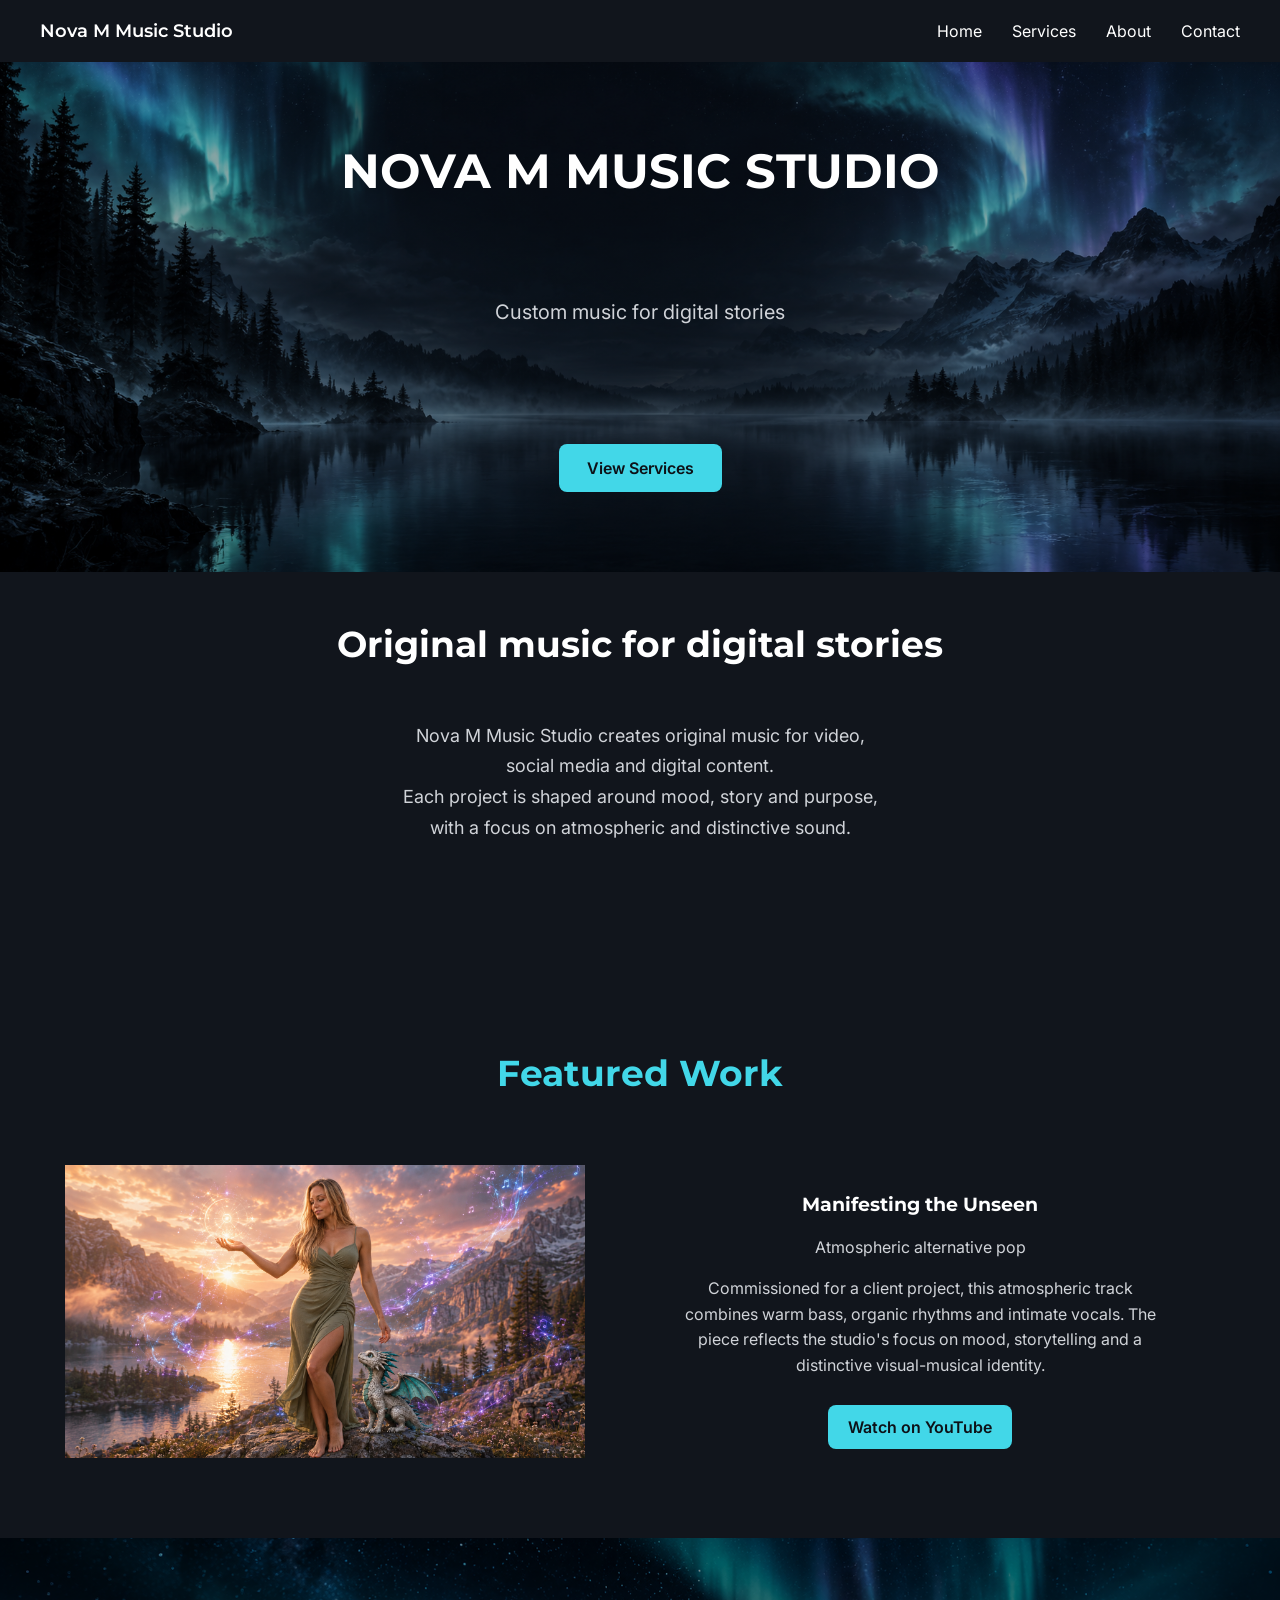
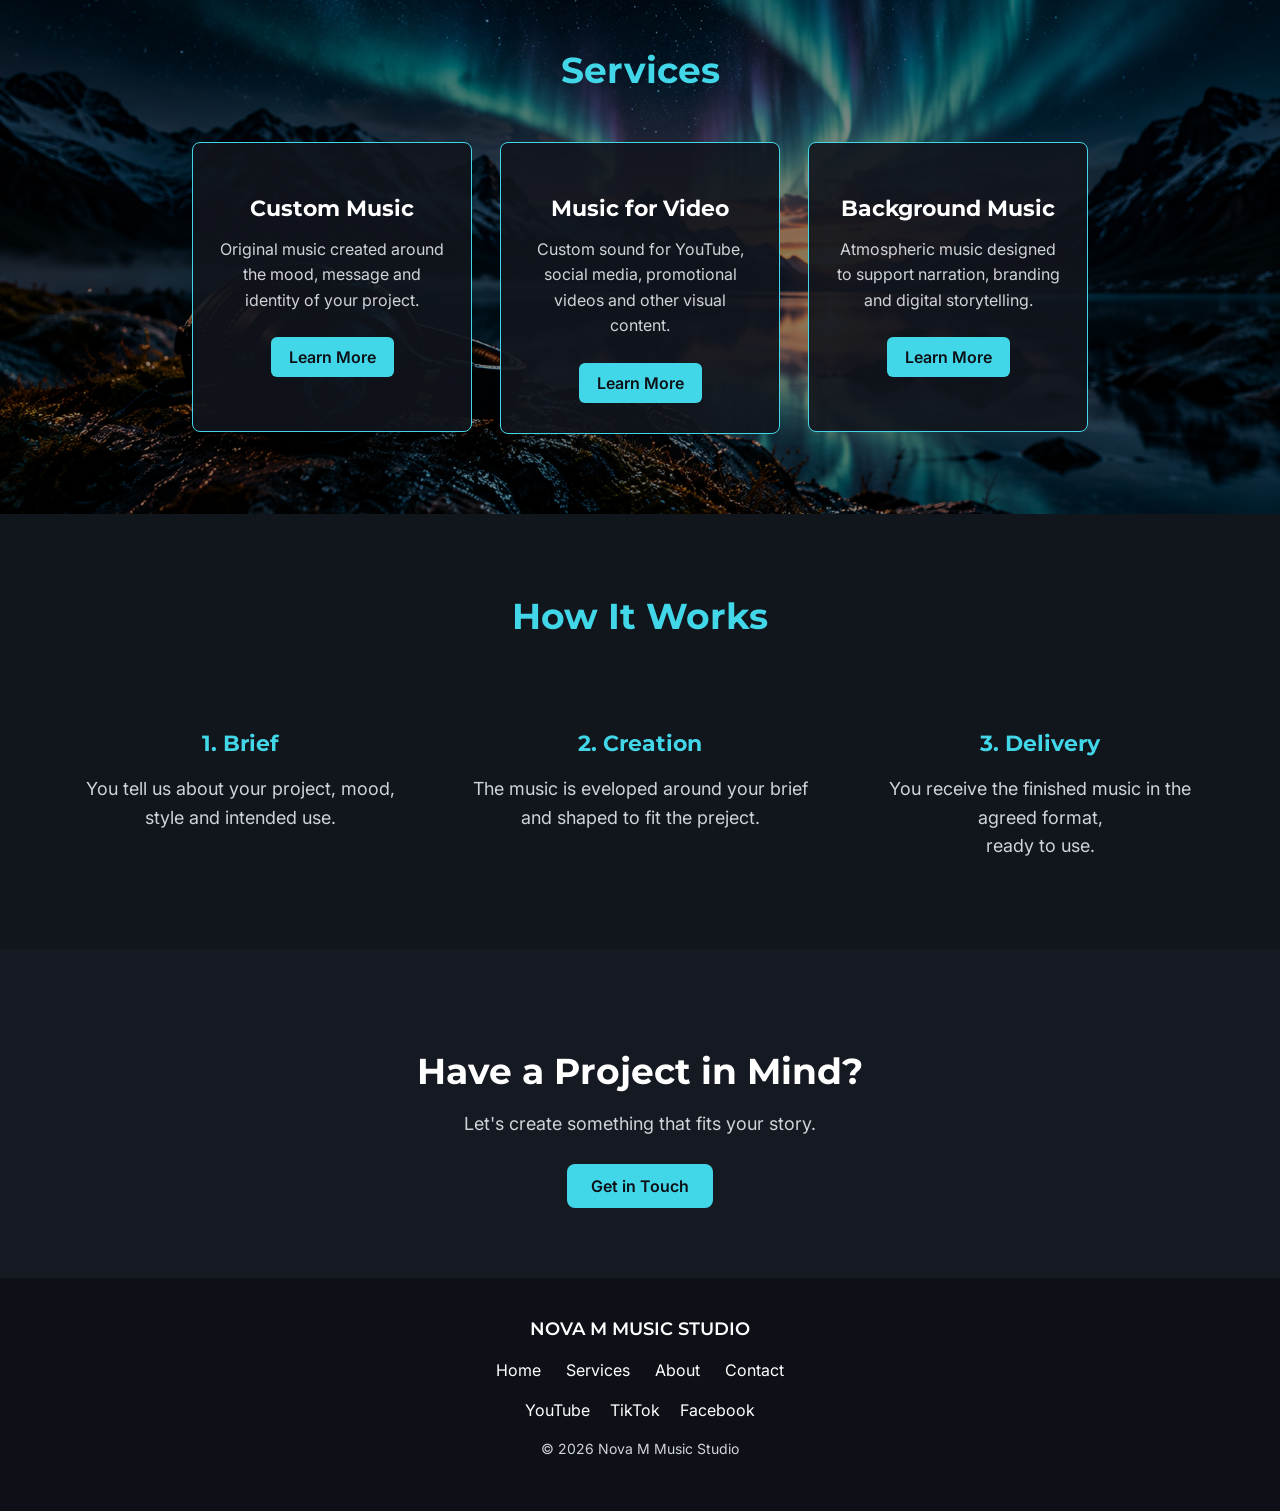
==== commit d7c35f1f: "Validerade HTML och CSS samt rättade cta rubrik och alt texter till bilder på Aboutsidan" ====
--- a/index.html
+++ b/index.html
@@ -118,6 +118,7 @@
 
         <section class="cta">
             <!-- CTA -->
+            <h2>Have a Project in Mind?</h2>
             <p>Let's create something that fits your story.</p>
             <a href="contact.html">Get in Touch</a>
         </section>
--- a/css/style.css
+++ b/css/style.css
@@ -207,8 +207,9 @@
 .service-card {
   display: inline-block; /* placerar flera kort på samma rad */
   vertical-align: top; /* korten linjeras från toppen */
-  width: 28%;
-  min-width: 240px; /* gör så att korten inte blir för smala */
+  width: 280px; /* Ger korten en jämnare bredd */
+  max-width: 100%; /* Gör att korten fortfarande får plats på mindre skärmar */
+  min-height: 290px; /* Håller korten mer lika i höjd */
   margin: 0 12px;
   padding: 30px 24px;
   background-color: rgba(
@@ -467,18 +468,7 @@
   color: #42d7e8;
 }
 
-/* About sidan */
-.about-studio {
-  max-width: 1100px;
-  margin: 0 auto;
-  padding: 70px 40px; /* luft ovanför, under och på sidorna */
-  display: flex; /* bild och text hamnar bredvid varandra */
-  flex-wrap: wrap; /* innehållet kan flyttas ner om det inte får plats */
-  justify-content: center;
-  gap: 70px;
-}
-
-/* About Nova M Music Studio */
+/* About sidan Nova M Music Studio */
 .about-studio {
   max-width: 1100px; /* Begränsar hur bred sektionen får bli */
   margin: 0 auto; /* Centrerar sektionen på sidan */
@@ -684,6 +674,16 @@
   cursor: pointer;
 }
 
+/* Anpassar tjänstekorten på mellanstora skärmar */
+@media (max-width: 900px) {
+  .service-card {
+    display: block; /* Lägger korten under varandra när skärmen blir för smal */
+    width: 100%;
+    max-width: 420px; /* Hindrar korten från att bli för breda */
+    margin: 0 auto 20px; /* Centrerar korten och ger mellanrum mellan dem */
+  }
+}
+
 /* Anpassningar för mindre skärmar */
 @media (max-width: 768px) {
   header {
@@ -713,4 +713,276 @@
   .nav-links.open {
     display: flex;
   }
-}
+
+  /* Mobilanpassning för hero */
+  .hero {
+    min-height: 420px; /* Gör hero-sektionen lite lägre på mobil */
+    padding: 50px 20px 30px;
+    background-position: center;
+  }
+
+  .hero h1 {
+    font-size: 34px; /* Minskar rubriken så den får plats bättre */
+    margin-bottom: 35px;
+    transform: none; /* Tar bort flytten av rubriken uppåt som används på desktop */
+  }
+
+  .hero p {
+    font-size: 17px;
+    margin-bottom: 50px;
+    max-width: 320px; /* Gör texten smalare på mobil */
+  }
+
+  .hero a {
+    padding: 12px 20px;
+  }
+
+  /* Mobilanpassning för Introduction */
+  .introduction {
+    padding: 40px 20px 50px; /* Minskar luft jämfört med desktop */
+  }
+
+  .introduction h2 {
+    font-size: 28px; /* Gör rubriken mindre på mobil */
+    transform: none; /* Tar bort flytten av rubriken uppåt som används på desktop */
+  }
+
+  .introduction p {
+    font-size: 16px;
+  }
+
+  /* Mobilanpassning för Featured Work */
+  .featured-work {
+    grid-template-columns: 1fr; /* Lägger bild och text under varandra */
+    gap: 30px;
+    padding: 50px 20px;
+  }
+
+  .featured-work h2 {
+    font-size: 28px;
+    grid-column: auto; /* Rubriken behöver inte längre gå över två kolumner */
+  }
+
+  .featured-work img {
+    width: 100%;
+    max-width: 420px; /* Hindrar bilden från att bli för stor */
+  }
+
+  .featured-work-text {
+    max-width: 420px;
+    justify-self: center; /* Centrerar textblocket */
+  }
+
+  /* Mobilanpassning för Services */
+  .services {
+    padding: 50px 20px;
+  }
+
+  .services h2 {
+    font-size: 28px;
+  }
+
+  /* Lägger tjänstekorten under varandra på mobil */
+  .service-card {
+    display: block;
+    width: 100%;
+    max-width: 360px; /* Hindrar korten från att bli för breda */
+    margin: 0 auto 20px; /* Centrerar korten och ger mellanrum mellan dem */
+  }
+
+  /* Mobilanpassning för How It Works */
+  .how-it-works {
+    padding: 50px 20px;
+  }
+
+  .how-it-works h2 {
+    font-size: 28px;
+  }
+
+  /* Lägger de tre stegen under varandra på mobil */
+  .process-container {
+    flex-direction: column;
+    gap: 10px;
+  }
+
+  .process-step {
+    padding: 15px 10px;
+  }
+
+  /* Mobilanpassning för CTA */
+  .cta {
+    padding: 50px 20px;
+  }
+
+  .cta h2 {
+    font-size: 28px;
+  }
+
+  .cta p {
+    font-size: 16px;
+  }
+
+  /* Mobilanpassning för footer */
+  footer {
+    padding: 30px 20px;
+  }
+
+  /* Lägger footer-menyn under varandra på mobil */
+  footer nav ul {
+    flex-direction: column;
+    gap: 10px;
+  }
+
+  /* Lägger sociala länkar under varandra */
+  .social-links {
+    flex-direction: column;
+    gap: 10px;
+  }
+
+  /* Mobilanpassning för de detaljerade tjänsterna */
+  .service-details {
+    padding: 50px 20px;
+    gap: 30px; /* Minskar mellanrummet mellan bild och text */
+  }
+
+  /* Lägger bild och text under varandra på mobil */
+  .service-details {
+    flex-direction: column;
+  }
+
+  .service-details h2 {
+    font-size: 28px;
+    margin-bottom: 10px;
+  }
+
+  .service-details img {
+    width: 100%;
+    max-width: 420px; /* Hindrar bilden från att bli för stor */
+  }
+
+  .service-details p {
+    max-width: 420px;
+    font-size: 16px;
+  }
+
+  /* Mobilanpassning för Background Music */
+  .background-music {
+    min-height: 420px;
+    padding: 50px 20px 70px;
+  }
+
+  .background-music h2 {
+    font-size: 28px;
+    margin-top: 10px;
+  }
+
+  .background-music p {
+    font-size: 16px;
+    max-width: 420px;
+  }
+
+  /* Mobilanpassning för FAQ */
+  .faq {
+    padding: 50px 20px;
+  }
+
+  .faq h2 {
+    font-size: 28px;
+    margin-bottom: 30px;
+  }
+
+  .faq-item button {
+    font-size: 16px;
+    gap: 20px; /* Ger lite luft mellan frågan och plus/minustecknet */
+  }
+
+  .faq-item p {
+    font-size: 15px;
+    line-height: 1.6;
+  }
+
+  /* Mobilanpassning för About Nova M Music Studio */
+  .about-studio {
+    grid-template-columns: 1fr; /* Lägger profilbild och text under varandra */
+    gap: 30px;
+    padding: 50px 20px;
+  }
+
+  .about-studio h2 {
+    font-size: 28px;
+    grid-column: auto; /* Rubriken behöver inte längre gå över två kolumner */
+  }
+
+  .about-studio img {
+    width: 100%;
+    max-width: 320px; /* Hindrar profilbilden från att bli för stor */
+  }
+
+  .about-studio p {
+    max-width: 420px;
+    font-size: 16px;
+    text-align: center;
+  }
+
+  /* Mobilanpassning för Creative Approach */
+  .creative-approach {
+    grid-template-columns: 1fr; /* Lägger studiobild och text under varandra */
+    gap: 30px;
+    padding: 50px 20px;
+  }
+
+  .creative-approach h2 {
+    font-size: 28px;
+    grid-column: auto;
+  }
+
+  .creative-approach img {
+    width: 100%;
+    max-width: 420px;
+  }
+
+  .creative-approach p {
+    max-width: 420px;
+    font-size: 16px;
+    text-align: center;
+  }
+
+  /* Mobilanpassning för Contact-sidan */
+  .contact {
+    padding: 50px 20px;
+  }
+
+  .contact h2 {
+    font-size: 28px;
+  }
+
+  .contact > p {
+    font-size: 16px;
+    margin-bottom: 35px;
+  }
+
+  /* Lägger kontaktuppgifter och formulär under varandra */
+  .contact-container {
+    grid-template-columns: 1fr;
+    gap: 30px; /* Ger mellanrum mellan kontaktuppgifter och formulär */
+    padding: 0 20px 50px;
+  }
+
+  /* Gör båda rutorna lagom breda på mobil */
+  .contact-details,
+  .contact-form {
+    width: 100%;
+  }
+
+  /* Anpassar formulärfälten för mindre skärm */
+  .contact-form input,
+  .contact-form textarea {
+    font-size: 16px;
+    padding: 12px 14px;
+  }
+
+  /* Gör knappen lagom stor och centrerad */
+  .contact-form button {
+    align-self: center;
+  }
+}
